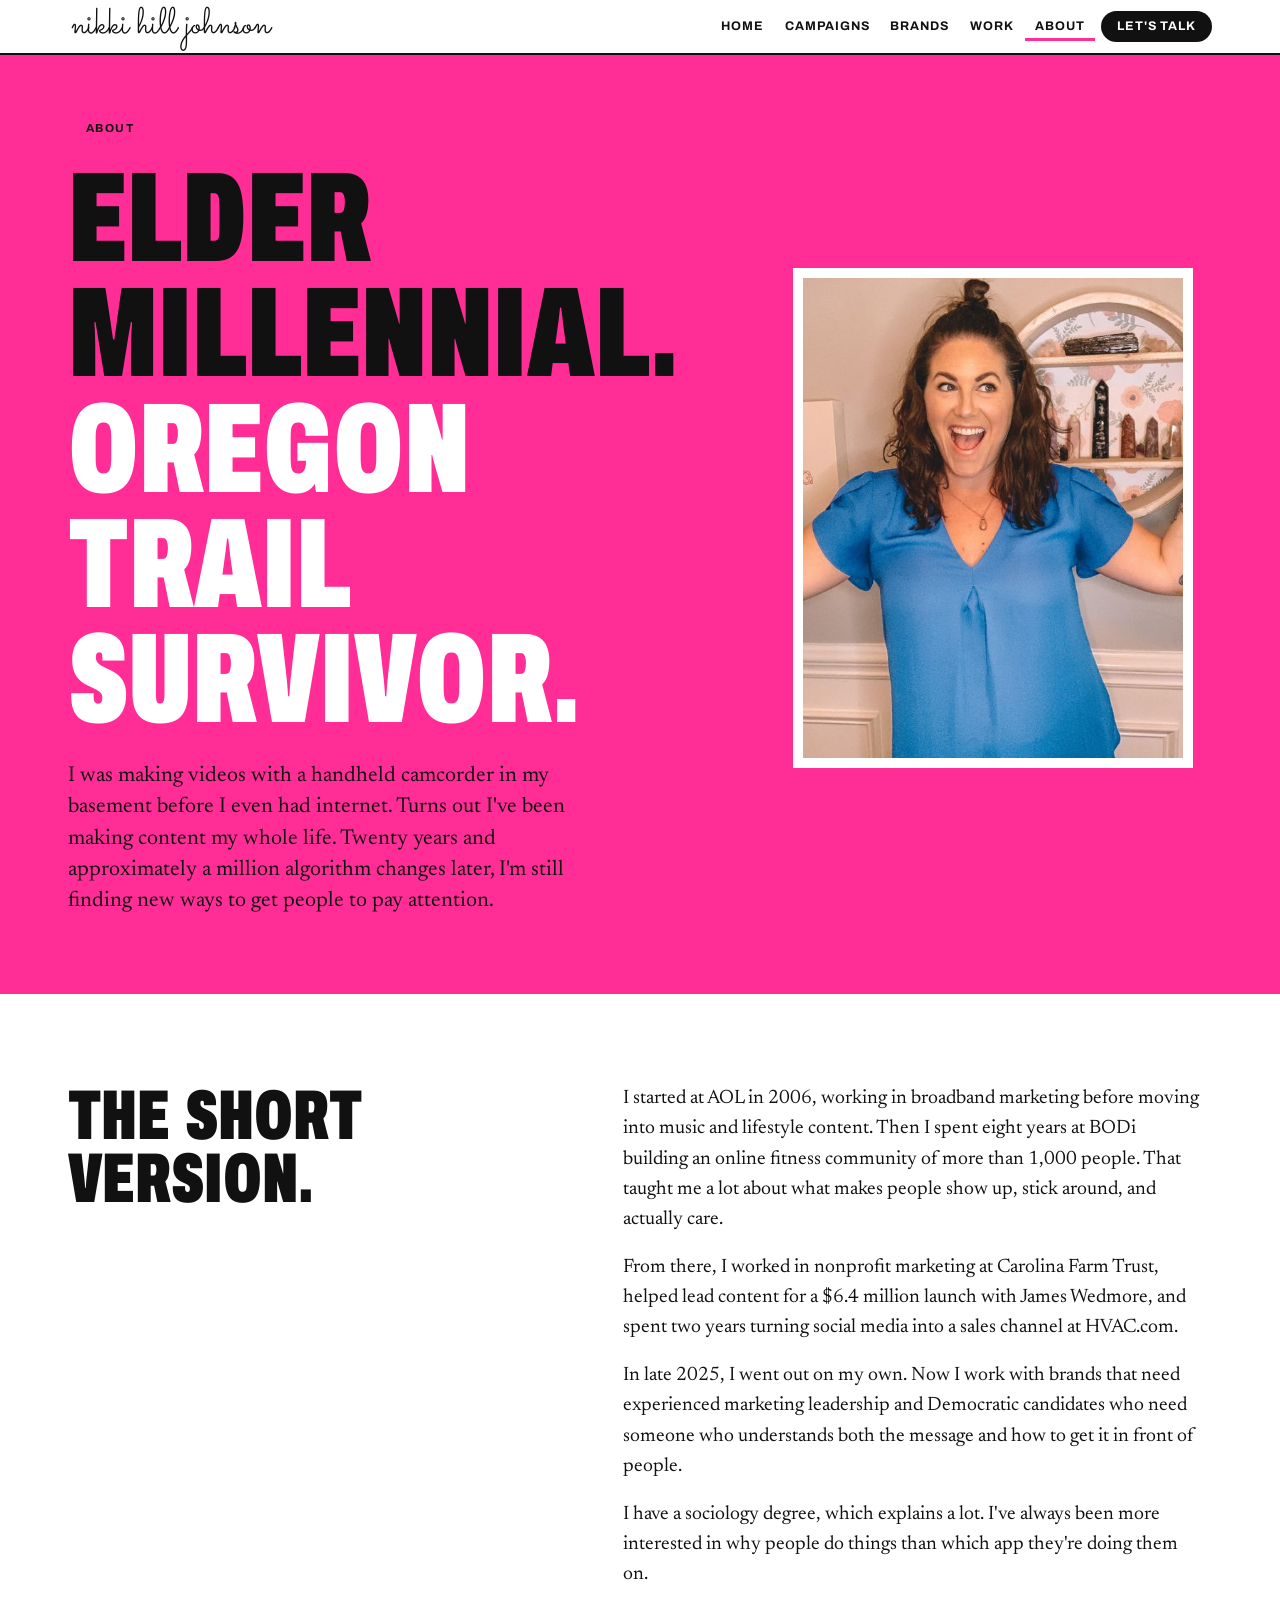
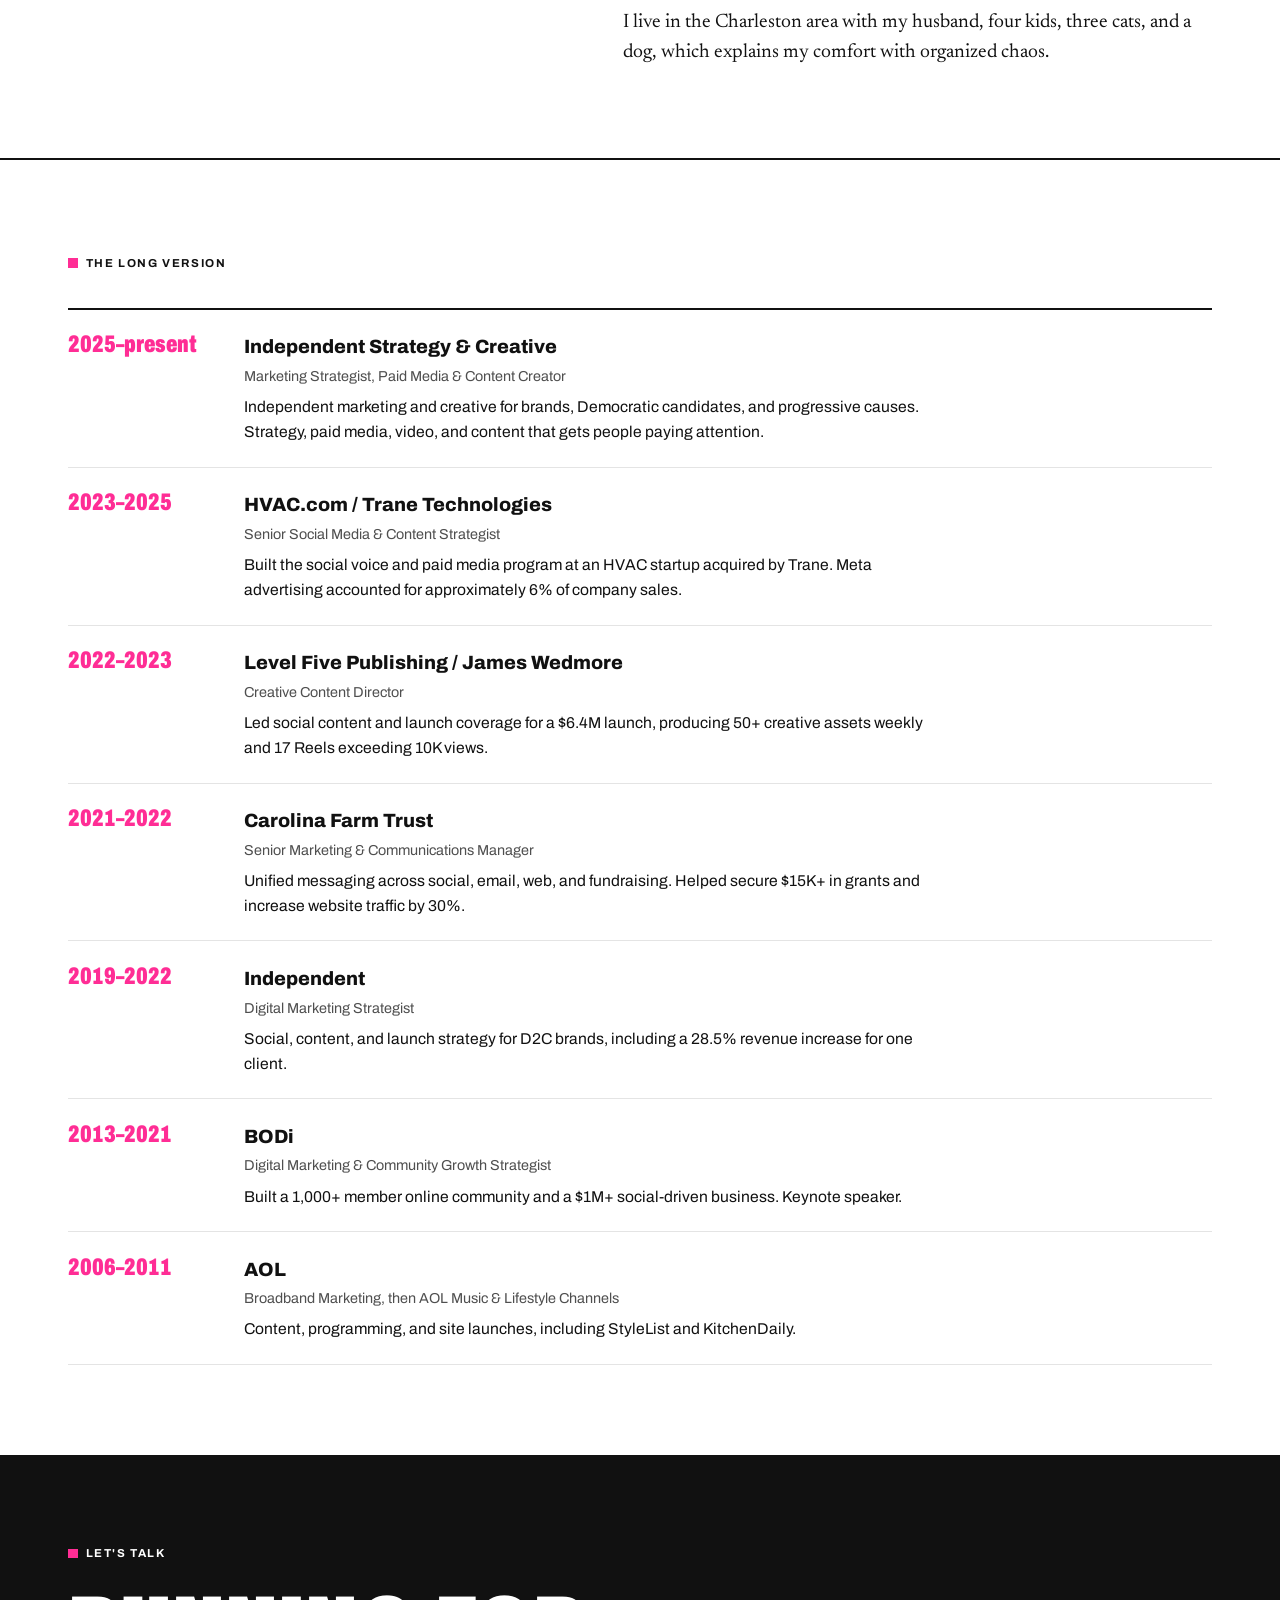
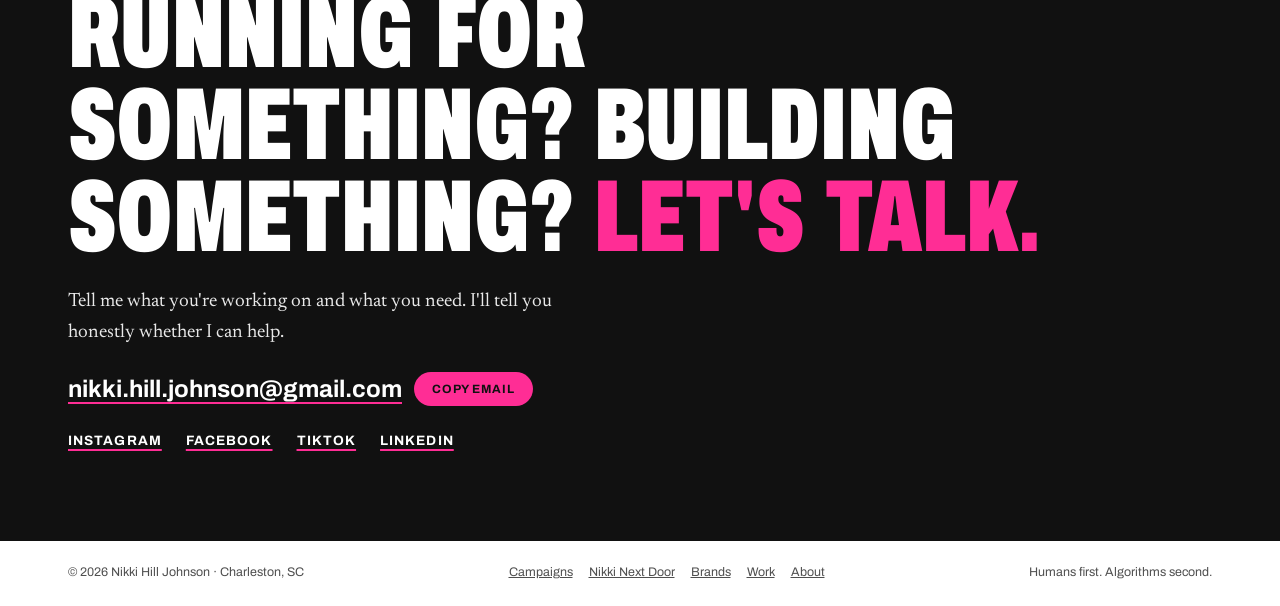
==== about.html @ 4f3505d0 "update" ====
<!doctype html>
<html lang="en">
<head>
<meta charset="utf-8">
<meta name="viewport" content="width=device-width, initial-scale=1, viewport-fit=cover">
<title>About Nikki Hill Johnson | Charleston, SC Marketing Strategist</title>
<meta name="description" content="From AOL in 2006 to BODi, HVAC.com and independent work for brands and Democratic candidates. 15+ years in digital marketing, based in the Charleston area.">
<link rel="canonical" href="https://nikkihilljohnson.com/about">
<link rel="icon" href="/favicon.svg" type="image/svg+xml">
<link rel="icon" href="/favicon-32.png" sizes="32x32" type="image/png">
<link rel="apple-touch-icon" href="/apple-touch-icon.png">
<meta property="og:type" content="website">
<meta property="og:site_name" content="Nikki Hill Johnson">
<meta property="og:title" content="About | Nikki Hill Johnson">
<meta property="og:description" content="Elder millennial. Oregon Trail survivor. 15+ years in digital marketing.">
<meta property="og:url" content="https://nikkihilljohnson.com/about">
<meta property="og:image" content="https://nikkihilljohnson.com/media/share-card.jpg">
<meta property="og:image:width" content="1200">
<meta property="og:image:height" content="630">
<meta property="og:image:alt" content="Get real people to care. Then get them to act. Nikki Hill Johnson, nikkihilljohnson.com">
<meta name="twitter:card" content="summary_large_image">
<meta name="twitter:image" content="https://nikkihilljohnson.com/media/share-card.jpg">

<link rel="preconnect" href="https://fonts.googleapis.com">
<link rel="preconnect" href="https://fonts.gstatic.com" crossorigin>
<link rel="stylesheet" href="https://fonts.googleapis.com/css2?family=Archivo:wdth,wght@62..125,400..900&family=Newsreader:ital,opsz,wght@0,6..72,400;1,6..72,400&family=Sacramento&display=swap">
<link rel="stylesheet" href="/styles.css?v=20261103b">
<script type="application/ld+json">{"@context": "https://schema.org", "@graph": [{"@type": "Person", "@id": "https://nikkihilljohnson.com/#nikki", "name": "Nikki Hill Johnson", "alternateName": "Nikki Next Door", "url": "https://nikkihilljohnson.com/", "image": "https://nikkihilljohnson.com/media/camera.jpg", "email": "mailto:nikki.hill.johnson@gmail.com", "jobTitle": "Digital Marketing Strategist", "description": "Charleston, SC digital strategist running social, paid media and creative for Democratic candidates, progressive causes and brands. Creator of Nikki Next Door.", "address": {"@type": "PostalAddress", "addressLocality": "Charleston", "addressRegion": "SC", "addressCountry": "US"}, "homeLocation": {"@type": "Place", "name": "Charleston, South Carolina"}, "knowsAbout": ["Social media strategy", "Paid social advertising", "Meta ads", "Political campaigns", "Content strategy", "Short-form video", "South Carolina politics"], "sameAs": ["https://instagram.com/nikkihilljohnson", "https://www.threads.net/@nikkihilljohnson", "https://www.tiktok.com/@nikkinextdoorsc", "https://www.facebook.com/nikkinextdoorsc", "https://www.linkedin.com/in/nikkihilljohnson/"]}, {"@type": "WebSite", "@id": "https://nikkihilljohnson.com/#site", "url": "https://nikkihilljohnson.com/", "name": "Nikki Hill Johnson", "publisher": {"@id": "https://nikkihilljohnson.com/#nikki"}}, {"@type": "ProfilePage", "@id": "https://nikkihilljohnson.com/about#page", "url": "https://nikkihilljohnson.com/about", "name": "About Nikki Hill Johnson | Charleston, SC Marketing Strategist", "description": "From AOL in 2006 to BODi, HVAC.com and independent work for brands and Democratic candidates. 15+ years in digital marketing, based in the Charleston area.", "isPartOf": {"@id": "https://nikkihilljohnson.com/#site"}, "mainEntity": {"@id": "https://nikkihilljohnson.com/#nikki"}, "about": {"@id": "https://nikkihilljohnson.com/#nikki"}}]}</script>
<script>document.documentElement.classList.add("js")</script>
</head>
<body data-page="about">

<header class="site">
  <div class="wrap">
    <a class="logo" aria-label="Nikki Hill Johnson, home" href="/">nikki hill johnson</a>
    <button class="menu-btn" type="button" id="menu-btn" aria-expanded="false" aria-controls="site-nav"><span class="bars" aria-hidden="true"></span><span class="sr">Menu</span></button>
    <nav aria-label="Main" id="site-nav">
      <a id="nav-home" href="/">Home</a>
      <a id="nav-campaigns" href="/campaigns">Campaigns</a>
      <a id="nav-brands" href="/brands">Brands</a>
      <a id="nav-work" href="/work">Work</a>
      <a id="nav-about" href="/about">About</a>
      <a class="talk" href="#contact" data-jump="contact">Let's talk</a>
    </nav>
  </div>
</header>

<main>
<div class="view" id="view-about">
  <section class="cover">
    <div class="wrap">
      <div class="copy">
        <span class="label">About</span>
        <h1 class="cond page-h1">Elder millennial. <span class="w" style="color:#fff">Oregon Trail survivor.</span></h1>
        <p class="dek">I was making videos with a handheld camcorder in my basement before I even had internet. Turns out I've been making content my whole life. Twenty years and approximately a million algorithm changes later, I'm still finding new ways to get people to pay attention.</p>
      </div>
      <figure class="print">
        <img src="/media/excited.jpg" alt="Nikki Hill Johnson with arms out, mid-laugh" style="object-position:50% 25%">
      </figure>
    </div>
  </section>

  <section>
    <div class="wrap split">
      <h2 class="cond h2">The short version.</h2>
      <div class="reading">
        <p>I started at AOL in 2006, working in broadband marketing before moving into music and lifestyle content. Then I spent eight years at BODi building an online fitness community of more than 1,000 people. That taught me a lot about what makes people show up, stick around, and actually care.</p>
        <p>From there, I worked in nonprofit marketing at Carolina Farm Trust, helped lead content for a $6.4 million launch with James Wedmore, and spent two years turning social media into a sales channel at HVAC.com.</p>
        <p>In late 2025, I went out on my own. Now I work with brands that need experienced marketing leadership and Democratic candidates who need someone who understands both the message and how to get it in front of people.</p>
        <p>I have a sociology degree, which explains a lot. I've always been more interested in why people do things than which app they're doing them on.</p>
        <p>I live in the Charleston area with my husband, four kids, three cats, and a dog, which explains my comfort with organized chaos.</p>
      </div>
    </div>
  </section>

  <section class="rule">
    <div class="wrap">
      <span class="label">The long version</span>
      <ol class="timeline">
        <li><span class="yrs">2025–present</span><div><h3>Independent Strategy &amp; Creative</h3><span class="ttl">Marketing Strategist, Paid Media &amp; Content Creator</span><p>Independent marketing and creative for brands, Democratic candidates, and progressive causes. Strategy, paid media, video, and content that gets people paying attention.</p></div></li>
        <li><span class="yrs">2023–2025</span><div><h3>HVAC.com / Trane Technologies</h3><span class="ttl">Senior Social Media &amp; Content Strategist</span><p>Built the social voice and paid media program at an HVAC startup acquired by Trane. Meta advertising accounted for approximately 6% of company sales.</p></div></li>
        <li><span class="yrs">2022–2023</span><div><h3>Level Five Publishing / James Wedmore</h3><span class="ttl">Creative Content Director</span><p>Led social content and launch coverage for a $6.4M launch, producing 50+ creative assets weekly and 17 Reels exceeding 10K views.</p></div></li>
        <li><span class="yrs">2021–2022</span><div><h3>Carolina Farm Trust</h3><span class="ttl">Senior Marketing &amp; Communications Manager</span><p>Unified messaging across social, email, web, and fundraising. Helped secure $15K+ in grants and increase website traffic by 30%.</p></div></li>
        <li><span class="yrs">2019–2022</span><div><h3>Independent</h3><span class="ttl">Digital Marketing Strategist</span><p>Social, content, and launch strategy for D2C brands, including a 28.5% revenue increase for one client.</p></div></li>
        <li><span class="yrs">2013–2021</span><div><h3>BODi</h3><span class="ttl">Digital Marketing &amp; Community Growth Strategist</span><p>Built a 1,000+ member online community and a $1M+ social-driven business. Keynote speaker.</p></div></li>
        <li><span class="yrs">2006–2011</span><div><h3>AOL</h3><span class="ttl">Broadband Marketing, then AOL Music &amp; Lifestyle Channels</span><p>Content, programming, and site launches, including StyleList and KitchenDaily.</p></div></li>
      </ol>
    </div>
  </section>
</div>

<section class="contact" id="contact">
  <div class="wrap">
    <span class="label">Let's talk</span>
    <h2 class="cond">Running for something? Building something? <span class="p">Let's talk.</span></h2>
    <p>Tell me what you're working on and what you need. I'll tell you honestly whether I can help.</p>
    <div class="mail">
      <a id="email" class="email" href="mailto:nikki.hill.johnson@gmail.com">nikki.hill.johnson@gmail.com</a>
      <button class="copy-btn" type="button" id="copy-email">Copy email</button>
    </div>
    <div class="links">
      <a href="https://instagram.com/nikkihilljohnson" target="_blank" rel="noopener">Instagram</a>
      <a href="https://www.facebook.com/nikkinextdoorsc" target="_blank" rel="noopener">Facebook</a>
      <a href="https://www.tiktok.com/@nikkinextdoorsc" target="_blank" rel="noopener">TikTok</a>
      <a href="https://www.linkedin.com/in/nikkihilljohnson/" target="_blank" rel="noopener">LinkedIn</a>
    </div>
  </div>
</section>
</main>

<footer class="site"><div class="wrap"><span>© 2026 Nikki Hill Johnson · Charleston, SC</span><span class="foot-links"><a href="/campaigns">Campaigns</a><a href="/nikki-next-door">Nikki Next Door</a><a href="/brands">Brands</a><a href="/work">Work</a><a href="/about">About</a></span><span>Humans first. Algorithms second.</span></div></footer>

<div class="lbx" id="lbx" hidden role="dialog" aria-modal="true" aria-label="Enlarged view">
  <div class="lbx-top"><span class="lbx-count" id="lbx-count"></span><button type="button" class="lbx-close" id="lbx-close" aria-label="Close enlarged view">Close ✕</button></div>
  <div class="lbx-stage" id="lbx-stage"></div>
  <button type="button" class="lbx-nav prev" id="lbx-prev" aria-label="Previous item">←</button>
  <button type="button" class="lbx-nav next" id="lbx-next" aria-label="Next item">→</button>
  <p class="lbx-cap" id="lbx-cap"></p>
</div>
<script src="/site.js?v=20261103b"></script>
</body>
</html>
---- styles.css ----
/* Layout: a political magazine. Hot-pink cover, condensed cover lines, serif for the reading voice.
   Single deliberate light look (print object). Pink = fills + big type only; small text stays black. */
:root{
  color-scheme:light;
  --paper:#FFFFFF; --ink:#111111; --grey:#4F4F4F; --line:#E4E4E4;
  --pink:#FF2D95; --blush:#FFE4F1; --teal:#0F8B8D; --gold:#E9B949;
  --sans:"Archivo","Helvetica Neue",Arial,sans-serif;
  --serif:"Newsreader",Georgia,"Times New Roman",serif;
  --script:"Sacramento","Snell Roundhand",cursive;
  --wrap:76rem;
}
*{box-sizing:border-box}
body{background:var(--paper);color:var(--ink);font-family:var(--sans);font-size:16.5px;line-height:1.6;-webkit-font-smoothing:antialiased}
body::before{content:"";position:fixed;inset:0 0 auto;height:env(safe-area-inset-top,0px);z-index:10;background:var(--paper)}
.wrap{max-width:var(--wrap);margin-inline:auto;padding-left:max(16px,env(safe-area-inset-left,0px));padding-right:max(16px,env(safe-area-inset-right,0px))}
@media (min-width:760px){.wrap{padding-left:max(36px,env(safe-area-inset-left,0px));padding-right:max(36px,env(safe-area-inset-right,0px))}}
h1,h2,h3,p{margin:0}
h1,h2,h3{text-wrap:balance}
a{color:inherit}
img,video{max-width:100%}
:focus-visible{outline:3px solid var(--ink);outline-offset:3px}
.cond{font-family:var(--sans);font-stretch:62%;font-weight:900;text-transform:uppercase;line-height:.9;letter-spacing:0}
.label{display:inline-flex;align-items:center;gap:.5rem;font-size:.72rem;font-weight:700;letter-spacing:.14em;text-transform:uppercase}
.label::before{content:"";width:.6rem;height:.6rem;background:var(--pink)}
.serif{font-family:var(--serif)}
.rule{border-top:2px solid var(--ink)}

.note{background:var(--ink);color:#fff;font-size:.78rem}
.note .wrap{padding-block:.5rem}
.note b{color:var(--gold)}

header.site{position:sticky;top:env(safe-area-inset-top,0px);z-index:5;background:var(--paper);border-bottom:2px solid var(--ink)}
header.site .wrap{display:flex;align-items:center;justify-content:space-between;gap:.5rem 1rem;padding-block:.5rem;flex-wrap:wrap}
.logo{font-family:var(--script);font-size:2.3rem;line-height:1;color:var(--ink);background:none;border:0;padding:0 .2rem;cursor:pointer}
nav{display:flex;flex-wrap:wrap;gap:.1rem;align-items:center}
nav button,nav a{font:700 .78rem var(--sans);letter-spacing:.08em;text-transform:uppercase;color:var(--ink);background:none;border:0;padding:.5rem .6rem;cursor:pointer;text-decoration:none}
nav button[aria-current="page"],nav a[aria-current="page"]{box-shadow:inset 0 -3px 0 var(--pink)}
nav .talk{background:var(--ink);color:#fff;border-radius:999px;padding:.55rem 1rem;margin-left:.3rem}

.btn{display:inline-flex;align-items:center;font:700 .82rem var(--sans);letter-spacing:.08em;text-transform:uppercase;padding:.95rem 1.4rem;border-radius:999px;border:2px solid var(--ink);cursor:pointer;text-decoration:none}
.btn.solid{background:var(--ink);color:#fff}
.btn.ghost{background:transparent;color:var(--ink)}
.actions{display:flex;gap:.75rem;flex-wrap:wrap}

section{padding-block:clamp(3.25rem,7vw,6rem)}
.h2{font-size:clamp(2.4rem,6vw,4.4rem)}

/* cover */
.cover{background:var(--pink);padding-block:clamp(2.5rem,5vw,4.5rem) clamp(3rem,6vw,5.5rem)}
.cover .wrap,.c-hero .wrap{display:grid;grid-template-columns:1fr;gap:3rem;align-items:center}
@media (min-width:900px){.cover .wrap,.c-hero .wrap{grid-template-columns:1.35fr .9fr}}
.copy{display:flex;flex-direction:column;gap:1.5rem;min-width:0}
.cover h1{font-size:clamp(3.3rem,10vw,8rem)}
.cover h1 span{display:block}
.cover h1 .w{color:#fff}
.dek{font-family:var(--serif);font-size:clamp(1.15rem,2vw,1.35rem);line-height:1.45;max-width:35rem}
.print{position:relative;margin:0;justify-self:center;width:min(100%,25rem);z-index:0}
.print img{display:block;width:100%;aspect-ratio:4/5;object-fit:cover;object-position:50% 20%;border:10px solid #fff;background:#fff}
.sticker{position:absolute;left:-.9rem;bottom:-1.6rem;width:8.5rem;height:8.5rem;border-radius:50%;background:var(--gold);color:var(--ink);display:grid;place-items:center;text-align:center;padding:1rem;transform:rotate(-10deg);font:900 1rem/1 var(--sans);font-stretch:62%;text-transform:uppercase}
@media (min-width:900px){.sticker{left:-3rem;width:9.5rem;height:9.5rem;font-size:1.12rem}}
.print.teal,.print.gold{width:min(100%,30rem)}
.print.teal img{aspect-ratio:4/3;object-position:50% 40%}
.print.gold img{aspect-ratio:4/5;object-fit:contain;background:#fff}
img,video{height:auto}
.print.teal::before,.print.gold::before{content:"";position:absolute;inset:1.2rem -1.2rem -1.2rem 1.2rem;z-index:-1}
.print.teal::before{background:var(--teal)}
.print.gold::before{background:var(--gold)}
.page-h1{font-size:clamp(3.2rem,9.5vw,7.2rem)}
.hl{background:var(--pink);padding:0 .12em;box-decoration-break:clone;-webkit-box-decoration-break:clone}
.filter{font-weight:800;font-size:1.1rem;border-left:6px solid var(--pink);padding-left:.9rem}

/* proof band */
.band{background:var(--ink);color:#fff}
.band-head{display:flex;justify-content:space-between;align-items:baseline;gap:1rem;flex-wrap:wrap;margin-bottom:2.25rem}
.band-head h2{font-size:clamp(2.2rem,5vw,3.6rem)}
.asof{font-size:.72rem;font-weight:700;letter-spacing:.12em;text-transform:uppercase;color:var(--gold)}
.asof.dark{color:var(--ink);display:inline-flex;align-items:center;gap:.5rem}
.asof.dark::before{content:"";width:.55rem;height:.55rem;border-radius:50%;background:var(--pink)}
.proof{display:grid;grid-template-columns:repeat(auto-fit,minmax(13.5rem,1fr));gap:2.25rem 2.5rem;list-style:none;margin:0;padding:0}
.proof li{display:flex;flex-direction:column;gap:.5rem;min-width:0}
.big{font-family:var(--sans);font-stretch:70%;font-weight:900;font-size:clamp(3rem,6.5vw,4.8rem);line-height:.9;color:var(--pink);font-variant-numeric:tabular-nums}
.proof p{font-size:.98rem;max-width:18rem}
.proof .src{font-size:.7rem;font-weight:700;letter-spacing:.12em;text-transform:uppercase;color:var(--gold)}

/* doors */
.doors{display:grid;grid-template-columns:1fr;margin-top:2.5rem;border-top:2px solid var(--ink)}
@media (min-width:800px){.doors{grid-template-columns:1fr 1fr}.door + .door{border-left:2px solid var(--ink)}}
.door{display:flex;flex-direction:column;gap:1rem;padding:2rem 0;min-width:0}
@media (min-width:800px){.door{padding:2.25rem 2.5rem 2.25rem 0}.door + .door{padding-left:2.5rem;padding-right:0}}
@media (max-width:799px){.door + .door{border-top:1px solid var(--line)}}
.door h3{font-size:1.65rem;line-height:1.15;font-weight:800}
.door p{color:var(--grey)}
.go{margin-top:auto;align-self:flex-start;font:700 .78rem var(--sans);letter-spacing:.1em;text-transform:uppercase;background:none;border:0;border-bottom:3px solid var(--pink);padding:0 0 .2rem;cursor:pointer;color:var(--ink)}

/* pov */
.split{display:grid;gap:2rem}
@media (min-width:900px){.split{grid-template-columns:1fr 1.2fr;gap:4rem;align-items:start}}
.p{color:var(--pink)}
.reading{display:flex;flex-direction:column;gap:1.1rem;font-family:var(--serif);font-size:1.22rem;line-height:1.55;max-width:36rem}

/* quotes */
.quotes-sec{background:var(--blush)}
.quotes{display:grid;grid-template-columns:1fr;gap:2.5rem;margin-top:2rem}
@media (min-width:900px){.quotes{grid-template-columns:repeat(3,1fr)}}
blockquote{margin:0;display:flex;flex-direction:column;gap:1rem;min-width:0}
blockquote::before{content:"\201C";font:900 4.5rem/.6 var(--serif);color:var(--pink)}
blockquote p{font-family:var(--serif);font-size:1.28rem;line-height:1.4}
blockquote footer{font-size:.82rem;color:var(--grey)}
blockquote footer b{color:var(--ink)}
.pull{background:var(--pink);padding:clamp(1.75rem,4vw,3rem);margin-top:2.5rem}
.pull blockquote::before{color:#fff}
.pull blockquote p{font-size:clamp(1.6rem,3.6vw,2.6rem);line-height:1.2;max-width:50rem}
.pull blockquote footer{color:var(--ink)}
.pull{width:fit-content;max-width:100%;box-sizing:border-box;padding:clamp(1.4rem,3vw,2.2rem) clamp(1.4rem,3.2vw,2.6rem)}
.pull blockquote::before{display:block;line-height:1;height:2.3rem;margin-top:.35rem;overflow:hidden}
.pull blockquote p{max-width:42rem;margin:0 0 .9rem}

/* career list */
.cv{list-style:none;margin:.5rem 0 0;padding:0;display:grid;grid-template-columns:repeat(auto-fit,minmax(10rem,1fr));border-top:2px solid var(--ink)}
.cv li{padding:.7rem 1rem .7rem 0;border-bottom:1px solid var(--line);display:flex;flex-direction:column;font-size:.85rem}
.cv b{font-weight:800}
.cv span{color:var(--grey);font-variant-numeric:tabular-nums}

/* contact */
.contact{background:var(--ink);color:#fff}
.contact .wrap{display:flex;flex-direction:column;gap:1.5rem}
.contact h2{font-size:clamp(2.8rem,8vw,6.5rem)}
.contact p{font-family:var(--serif);font-size:1.2rem;max-width:34rem;color:#E9E9E9}
.mail{display:flex;gap:.75rem;align-items:center;flex-wrap:wrap}
.mail code{font:700 clamp(1.05rem,3.5vw,1.5rem) var(--sans);user-select:all;word-break:break-all}
.copy-btn{font:700 .75rem var(--sans);letter-spacing:.08em;text-transform:uppercase;background:var(--pink);color:var(--ink);border:0;border-radius:999px;padding:.6rem 1.1rem;cursor:pointer}
.links{display:flex;gap:1.5rem;flex-wrap:wrap;font-size:.85rem;font-weight:700;letter-spacing:.08em;text-transform:uppercase}
.links a{color:#fff;text-decoration-color:var(--pink);text-underline-offset:4px;text-decoration-thickness:2px}
footer.site .wrap{padding-block:1.4rem;font-size:.78rem;color:var(--grey);display:flex;justify-content:space-between;gap:1rem;flex-wrap:wrap}

/* services + method */
.offers{display:grid;grid-template-columns:1fr;margin-top:2.25rem;border-top:2px solid var(--ink)}
@media (min-width:760px){.offers{grid-template-columns:1fr 1fr}}
.offer{padding:1.6rem 1.5rem 1.6rem 0;border-bottom:1px solid var(--line);display:flex;flex-direction:column;gap:.5rem;min-width:0}
.offer h3{font-size:1.35rem;font-weight:800}
.offer p{color:var(--grey)}
.offer.creator h3::after{content:"New";margin-left:.6rem;font-size:.65rem;letter-spacing:.12em;text-transform:uppercase;background:var(--gold);padding:.2rem .5rem;vertical-align:middle;border-radius:999px}
.method{list-style:none;margin:2.25rem 0 0;padding:0;display:grid;grid-template-columns:1fr;gap:2rem;counter-reset:m}
@media (min-width:760px){.method{grid-template-columns:1fr 1fr}}
@media (min-width:1100px){.method{grid-template-columns:repeat(4,1fr)}}
.method li{counter-increment:m;display:flex;flex-direction:column;gap:.45rem;min-width:0}
.method li::before{content:counter(m);font:900 3.4rem/.9 var(--sans);font-stretch:62%;color:var(--teal)}
.method b{font-weight:800;font-size:1.05rem}
.method p{color:var(--grey);font-size:.95rem}

/* case studies */
.cycle-head{display:flex;justify-content:space-between;align-items:baseline;gap:1rem;flex-wrap:wrap}
.case{display:grid;grid-template-columns:1fr;gap:2rem;padding-block:3rem;border-top:2px solid var(--ink)}
.case.first{margin-top:2.25rem}
@media (min-width:900px){.case{grid-template-columns:1.25fr 1fr;gap:4rem}}
.case .main{display:flex;flex-direction:column;gap:1rem;min-width:0}
.meta{display:flex;flex-wrap:wrap;gap:.4rem .5rem;align-items:center;font-size:.72rem;font-weight:700;letter-spacing:.12em;text-transform:uppercase}
.meta .who{font-size:.95rem;letter-spacing:.04em}
.meta .tag{border:1.5px solid currentColor;border-radius:999px;padding:.12rem .55rem}
.case h3{font-size:clamp(1.9rem,3.6vw,2.7rem);font-stretch:70%;font-weight:900;line-height:1;text-transform:uppercase}
.role{font-weight:700;font-size:.95rem}
.txt{font-family:var(--serif);font-size:1.15rem;line-height:1.55;max-width:38rem}
.finding{background:var(--blush);padding:1rem 1.2rem;font-size:.98rem;max-width:38rem}
.finding b{text-decoration:underline;text-decoration-color:var(--pink);text-decoration-thickness:3px;text-underline-offset:4px}
.stats{display:grid;grid-template-columns:repeat(2,minmax(0,1fr));gap:1.6rem 1.25rem;margin:0;align-content:start}
.stats div{display:flex;flex-direction:column;gap:.35rem;border-top:1px solid var(--ink);padding-top:.8rem;min-width:0}
.stats dt{order:2;font-size:.84rem;color:var(--grey);line-height:1.4}
.stats dd{order:1;margin:0;font-family:var(--sans);font-stretch:70%;font-weight:900;font-size:clamp(2.3rem,4.5vw,3.1rem);line-height:.95;color:var(--pink);font-variant-numeric:tabular-nums}
.stats dd.word{font-size:clamp(1.6rem,3vw,2.1rem)}
.case.dark{background:var(--ink);color:#fff;border-top:0;padding-inline:clamp(1.25rem,4vw,3rem);margin-top:1rem}
.case.dark .finding{background:#2A2A2A;color:#fff}
.case.dark .stats div{border-color:#fff}
.case.dark .stats dt{color:#CFCFCF}
.media{grid-column:1/-1;display:flex;gap:1rem;overflow-x:auto;padding-bottom:.6rem;scroll-snap-type:x proximity}
.media > *{flex:0 0 auto;scroll-snap-align:start}
.media figure{margin:0;display:flex;flex-direction:column;gap:.4rem;width:11.5rem}
.media figure.sq{width:14rem}
.media video,.media img{display:block;width:100%;background:#000;border:1px solid var(--line)}
.media video{aspect-ratio:9/16;object-fit:cover}
.media figcaption{font-size:.74rem;color:var(--grey)}
.case.dark .media figcaption{color:#CFCFCF}
.ba{display:grid;grid-template-columns:1fr 1fr;gap:.75rem;max-width:30rem}
.ba figure{margin:0;display:flex;flex-direction:column;gap:.35rem}
.ba img{border:1px solid var(--line);width:100%}
.ba figcaption{font-size:.72rem;font-weight:700;letter-spacing:.12em;text-transform:uppercase}
.ground{font-family:var(--serif);font-size:1.15rem;padding-top:2.5rem}
.logos{display:grid;grid-template-columns:repeat(3,1fr);gap:2rem 1.5rem;align-items:center;justify-items:center;margin-top:2rem;padding-top:1.5rem;border-top:2px solid var(--ink)}
.logos img{height:clamp(3.5rem,8vw,5.5rem);width:100%;max-width:12rem;object-fit:contain;filter:grayscale(1) contrast(1.1)}
@media (min-width:900px){.logos{grid-template-columns:repeat(6,1fr)}}
.caselogo{height:4.5rem;width:auto;align-self:flex-start}
.logos span{font:900 1.35rem/1 var(--sans);font-stretch:70%;text-transform:uppercase;opacity:.85}

/* work */
.chips{display:flex;flex-wrap:wrap;gap:.5rem;margin-top:2rem}
.chips button{font:700 .75rem var(--sans);letter-spacing:.1em;text-transform:uppercase;border:2px solid var(--ink);background:#fff;color:var(--ink);border-radius:999px;padding:.5rem .95rem;cursor:pointer}
.chips button[aria-pressed="true"]{background:var(--ink);color:#fff}
.gallery{columns:2 11rem;column-gap:1rem;margin-top:2rem}
@media (min-width:900px){.gallery{columns:4 13rem}}
.tile{break-inside:avoid;margin:0 0 1.25rem;display:flex;flex-direction:column;gap:.4rem}
.tile img,.tile video{display:block;width:100%;border:1px solid var(--line);background:#000}
.tile video{aspect-ratio:9/16;object-fit:cover}
.tile figcaption{font-size:.76rem;color:var(--grey)}
.tile figcaption b{color:var(--ink);font-weight:800;letter-spacing:.06em;text-transform:uppercase;font-size:.7rem;margin-right:.35rem}
.receipts{background:var(--blush)}
.rwall{columns:1;column-gap:1.25rem;margin-top:2rem}
@media (min-width:700px){.rwall{columns:2}}
@media (min-width:1100px){.rwall{columns:3}}
.rwall figure{break-inside:avoid;margin:0 0 1.25rem;background:#fff;padding:.6rem;border:2px solid var(--ink);display:flex;flex-direction:column;gap:.5rem}
.rwall figure:nth-child(3n+1){transform:rotate(-.6deg)}
.rwall figure:nth-child(3n+2){transform:rotate(.5deg)}
.rwall img{display:block;width:100%}
.rwall figcaption{font-size:.74rem;font-weight:700;letter-spacing:.08em;text-transform:uppercase}

/* about */
.timeline{list-style:none;margin:2rem 0 0;padding:0;border-top:2px solid var(--ink)}
.timeline li{display:grid;grid-template-columns:1fr;gap:.35rem 2rem;padding:1.4rem 0;border-bottom:1px solid var(--line)}
@media (min-width:760px){.timeline li{grid-template-columns:9rem 1fr}}
.timeline .yrs{font:900 1.5rem/1 var(--sans);font-stretch:70%;color:var(--pink);font-variant-numeric:tabular-nums}
.timeline h3{font-size:1.2rem;font-weight:800}
.timeline .ttl{font-size:.9rem;color:var(--grey)}
.timeline p{font-size:.98rem;max-width:44rem;margin-top:.3rem}


[hidden]{display:none!important}
.rot{display:grid;gap:2rem;align-items:center}
@media (min-width:900px){.rot{grid-template-columns:.8fr 1.6fr;gap:4rem}}
.rot-side{display:flex;flex-direction:column;gap:1.25rem;align-items:flex-start}
.rot-ctl{display:flex;align-items:center;gap:.75rem}
.rot-ctl button{width:3rem;height:3rem;border-radius:50%;border:2px solid var(--ink);background:transparent;font:700 1.1rem var(--sans);cursor:pointer;color:var(--ink)}
.rot-ctl button:hover{background:var(--ink);color:#fff}
.rot-n{font:700 .85rem var(--sans);letter-spacing:.08em;font-variant-numeric:tabular-nums;min-width:3.5rem;text-align:center}
.rot-stage{display:grid;min-width:0}
.rq{grid-area:1/1;display:flex;flex-direction:column;gap:1.4rem;justify-content:center}
.rq::before{font-size:5.5rem;margin-bottom:-1.4rem}
.rq p{font-size:clamp(1.5rem,2.8vw,2.3rem)!important;line-height:1.28!important}
.rq footer{display:flex;flex-direction:column;gap:.15rem;font-size:.9rem}
.rq footer b{font-size:1.05rem}
@media (prefers-reduced-motion:no-preference){.rq:not([hidden]){animation:fadein .5s ease-out}@keyframes fadein{from{opacity:0;transform:translateY(6px)}to{opacity:1;transform:none}}}

.vwrap{position:relative;display:block}
.vwrap .play{position:absolute;inset:0;display:grid;place-items:center;background:linear-gradient(transparent 55%,rgba(0,0,0,.35));border:0;cursor:pointer;padding:0}
.vwrap .play span{width:4.2rem;height:4.2rem;border-radius:50%;background:var(--pink);display:grid;place-items:center;box-shadow:0 4px 18px rgba(0,0,0,.35);transition:transform .15s}
.vwrap .play:hover span{transform:scale(1.08)}
.vwrap .play span::before{content:"";margin-left:.3rem;border-left:1.3rem solid var(--ink);border-top:.8rem solid transparent;border-bottom:.8rem solid transparent}

.carbtn{all:unset;display:block;position:relative;cursor:pointer;width:100%}
.carbtn img{display:block;width:100%}
.carbtn:focus-visible{outline:3px solid var(--ink);outline-offset:3px}
.slides{position:absolute;right:.4rem;top:.4rem;background:var(--ink);color:#fff;font:700 .65rem var(--sans);letter-spacing:.08em;text-transform:uppercase;padding:.25rem .5rem;border-radius:999px}
.lb{position:fixed;inset:0;z-index:50;background:rgba(17,17,17,.94);display:flex;flex-direction:column;align-items:center;justify-content:center;gap:1rem;padding:calc(1rem + env(safe-area-inset-top,0px)) max(16px,env(safe-area-inset-right,0px)) calc(1rem + env(safe-area-inset-bottom,0px)) max(16px,env(safe-area-inset-left,0px))}
.lb-track{display:flex;overflow-x:auto;scroll-snap-type:x mandatory;width:min(100%,34rem);gap:0;scrollbar-width:none}
.lb-track::-webkit-scrollbar{display:none}
.lb-track img{flex:0 0 100%;width:100%;max-height:78vh;object-fit:contain;scroll-snap-align:center;background:#000}
.lb-bar{display:flex;align-items:center;gap:1rem;color:#fff}
.lb-bar button{font:700 .8rem var(--sans);letter-spacing:.08em;text-transform:uppercase;background:#fff;color:var(--ink);border:0;border-radius:999px;padding:.6rem 1rem;cursor:pointer}
.lb-bar .x{background:var(--pink)}
.lb-count{font:700 .85rem var(--sans);min-width:4.5rem;text-align:center;font-variant-numeric:tabular-nums}
@media (prefers-reduced-motion:no-preference){
  .view:not([hidden]) h1{animation:rise .55s ease-out both}
  .view:not([hidden]) .sticker{animation:spin .7s .15s ease-out both}
  @keyframes rise{from{transform:translateY(12px);opacity:.35}to{transform:none;opacity:1}}
  @keyframes spin{from{transform:rotate(-40deg) scale(.85)}to{transform:rotate(-10deg) scale(1)}}
}

/* ---- v4 additions ---- */
.sr{position:absolute;width:1px;height:1px;overflow:hidden;clip:rect(0 0 0 0);white-space:nowrap}
.hl{white-space:nowrap}
.menu-btn{display:none;background:none;border:2px solid var(--ink);border-radius:999px;width:2.9rem;height:2.9rem;align-items:center;justify-content:center;cursor:pointer;padding:0}
.menu-btn .bars,.menu-btn .bars::before,.menu-btn .bars::after{display:block;width:1.15rem;height:2px;background:var(--ink);position:relative;transition:transform .2s}
.menu-btn .bars::before,.menu-btn .bars::after{content:"";position:absolute;left:0}
.menu-btn .bars::before{top:-6px}.menu-btn .bars::after{top:6px}
.menu-open .menu-btn .bars{background:transparent}
.menu-open .menu-btn .bars::before{transform:translateY(6px) rotate(45deg)}
.menu-open .menu-btn .bars::after{transform:translateY(-6px) rotate(-45deg)}
@media (max-width:759px){
  header.site .wrap{flex-wrap:nowrap;position:relative}
  .logo{font-size:2rem}
  .menu-btn{display:inline-flex}
  header.site nav{display:none;position:absolute;left:0;right:0;top:100%;background:var(--paper);border-bottom:2px solid var(--ink);flex-direction:column;align-items:stretch;gap:0;padding:.5rem max(16px,env(safe-area-inset-right,0px)) 1rem max(16px,env(safe-area-inset-left,0px))}
  header.site.menu-open nav{display:flex}
  header.site nav button,header.site nav a{font-size:.95rem;padding:.85rem 0;text-align:left;border-bottom:1px solid var(--line)}
  header.site nav button[aria-current="page"],nav a[aria-current="page"]{box-shadow:none;color:var(--ink);text-decoration:underline;text-decoration-color:var(--pink);text-decoration-thickness:3px;text-underline-offset:6px}
  header.site nav .talk{margin:1rem 0 0;text-align:center;border-bottom:0;padding:.85rem 1rem}
  .cover{padding-block:2rem 2.75rem}
  .cover .wrap,.c-hero .wrap{gap:2.25rem}
  .copy{gap:1.15rem}
  .dek{font-size:1.06rem;line-height:1.5}
  .actions{gap:.6rem}
  .actions .btn{padding:.7rem 1.05rem;font-size:.72rem;min-height:44px}
  .print{width:min(100%,19rem)}
  .sticker{width:7rem;height:7rem;font-size:.85rem;left:-.5rem;bottom:-1.2rem}
  section{padding-block:clamp(2.75rem,9vw,4rem)}
  .print.teal::before,.print.gold::before{inset:.8rem -.8rem -.8rem .8rem}
}
main{overflow-x:clip}
.email{font:700 clamp(1.05rem,3.5vw,1.5rem) var(--sans);color:#fff;text-decoration:underline;text-decoration-color:var(--pink);text-decoration-thickness:2px;text-underline-offset:5px;word-break:break-all}
.ig{align-self:flex-start;color:#fff;font-weight:700;font-size:.9rem;text-decoration:underline;text-decoration-color:var(--pink);text-decoration-thickness:2px;text-underline-offset:4px}
.statwrap{display:flex;flex-direction:column;gap:1rem;min-width:0}
.statnote{font-size:.74rem;color:#BDBDBD;letter-spacing:.02em}
.case .main .txt + .txt{margin-top:-.25rem}

/* ---- portfolio rails ---- */
.rail{grid-column:1/-1;position:relative;min-width:0}
.media{--mh:clamp(15rem,40vw,21rem);display:flex;gap:1.1rem;overflow-x:auto;overscroll-behavior-x:contain;scroll-snap-type:x proximity;padding-bottom:.8rem;-webkit-overflow-scrolling:touch}
.media > figure{flex:0 0 auto;width:min-content;margin:0;display:flex;flex-direction:column;gap:.55rem;scroll-snap-align:start}
.media img,.media video{display:block;height:var(--mh);width:auto;max-width:none;border:1px solid var(--line);background:#fff}
.media video{background:#000;object-fit:cover}
.media .carbtn{width:auto;display:block}
.media .vwrap{display:block}
.media figcaption{font-size:.78rem;line-height:1.35;color:var(--grey);min-height:2.7em;display:-webkit-box;-webkit-line-clamp:2;-webkit-box-orient:vertical;overflow:hidden}
.case.dark .media figcaption{color:#CFCFCF}
.case.dark .media img,.case.dark .media video{border-color:#333}
.rail-btn{display:none}
@media (hover:hover) and (min-width:900px){
  .rail-btn{display:grid;place-items:center;position:absolute;top:calc(var(--mh,18rem)/2 - 1.4rem);width:2.8rem;height:2.8rem;border-radius:50%;border:2px solid var(--ink);background:#fff;color:var(--ink);font:700 1.1rem var(--sans);cursor:pointer;z-index:2;box-shadow:0 2px 10px rgba(0,0,0,.12);transition:opacity .2s}
  .rail-btn.prev{left:-1.2rem}.rail-btn.next{right:-1.2rem}
  .rail-btn[disabled]{opacity:0;pointer-events:none}
  .case.dark .rail-btn{border-color:#fff}
}
.rail{--mh:clamp(15rem,40vw,21rem)}

/* clickable work */
.lbable{cursor:zoom-in;transition:transform .15s,box-shadow .15s}
@media (hover:hover){.rwall .lbable:hover,.ba .lbable:hover{transform:translateY(-2px);box-shadow:0 6px 18px rgba(0,0,0,.14)}}
.lbable:focus-visible{outline:3px solid var(--pink);outline-offset:3px}

/* ---- shared lightbox ---- */
.lbx{position:fixed;inset:0;z-index:60;background:rgba(12,12,12,.97);display:flex;flex-direction:column;color:#fff;padding:calc(.75rem + env(safe-area-inset-top,0px)) max(12px,env(safe-area-inset-right,0px)) calc(.75rem + env(safe-area-inset-bottom,0px)) max(12px,env(safe-area-inset-left,0px))}
.lbx-top{display:flex;justify-content:space-between;align-items:center;gap:1rem;min-height:3rem}
.lbx-count{font:700 .8rem var(--sans);letter-spacing:.08em;font-variant-numeric:tabular-nums}
.lbx-close{background:var(--pink);color:var(--ink);border:0;border-radius:999px;font:700 .8rem var(--sans);letter-spacing:.08em;text-transform:uppercase;padding:.75rem 1.1rem;cursor:pointer;min-height:44px}
.lbx-stage{flex:1;min-height:0;display:flex;align-items:center;justify-content:center;position:relative;overflow:auto;touch-action:pan-x pan-y pinch-zoom}
.lbx-stage img{max-width:100%;max-height:100%;object-fit:contain;cursor:zoom-in;user-select:none}
.lbx-stage.zoom{align-items:flex-start;justify-content:flex-start}
.lbx-stage.zoom img{max-width:none;max-height:none;cursor:zoom-out}
.lbx-stage video{max-width:100%;max-height:100%;background:#000}
.lbx-nav{position:absolute;top:50%;transform:translateY(-50%);width:3rem;height:3rem;border-radius:50%;border:0;background:rgba(255,255,255,.92);color:var(--ink);font:700 1.2rem var(--sans);cursor:pointer;z-index:2}
.lbx-nav.prev{left:max(8px,env(safe-area-inset-left,0px))}.lbx-nav.next{right:max(8px,env(safe-area-inset-right,0px))}
.lbx-nav[disabled]{opacity:.25;cursor:default}
.lbx-cap{text-align:center;font-size:.85rem;padding:.6rem 3rem 0;min-height:2.2rem;color:#E6E6E6}
@media (max-width:700px){.lbx-nav{top:auto;bottom:calc(.75rem + env(safe-area-inset-bottom,0px));transform:none;width:2.9rem;height:2.9rem}.lbx-cap{padding-inline:3.6rem}}

/* Oct 27 pm: brand logos, NYAG before/after, case anchors */
.case{scroll-margin-top:5.5rem}
.logos img{height:var(--lh,3.6rem);width:auto;max-width:100%;object-fit:contain;filter:grayscale(1) contrast(1.1);transition:filter .2s,opacity .2s,transform .2s}
.logo-link{display:flex;align-items:center;justify-content:center;width:100%;min-height:5rem;padding:.4rem;border-radius:6px}
.logo-link:hover img,.logo-link:focus-visible img{filter:none;transform:translateY(-2px)}
.logo-link:focus-visible{outline:2px solid var(--pink);outline-offset:3px}
.lg-maple{--lh:2.5rem}.lg-hvac{--lh:4.6rem}.lg-wedmore{--lh:4.1rem}.lg-stonesmith{--lh:3.9rem}.lg-nyag{--lh:2rem}.lg-cft{--lh:4.9rem}
.logos{grid-template-columns:repeat(2,minmax(0,1fr));gap:1.25rem 1rem}
@media (min-width:360px){.logos{grid-template-columns:repeat(3,minmax(0,1fr))}}
@media (min-width:900px){.logos{grid-template-columns:repeat(6,minmax(0,1fr));gap:1.5rem}}
@media (max-width:899px){.lg-maple{--lh:2rem}.lg-hvac{--lh:3.8rem}.lg-wedmore{--lh:3.4rem}.lg-stonesmith{--lh:3.2rem}.lg-nyag{--lh:1.6rem}.lg-cft{--lh:4rem}}
.statnote.light{color:var(--grey)}
.case .ba{grid-column:1/-1;display:grid;grid-template-columns:repeat(2,minmax(0,19rem));gap:clamp(.75rem,3vw,2rem);max-width:none;padding:clamp(1rem,3vw,1.75rem);border:1px solid var(--line);justify-content:center}
.case .ba img{width:100%;height:auto;aspect-ratio:auto;object-fit:contain}
.case .ba figcaption{text-align:center}

/* Work gallery: ordered masonry (JS places cards left to right; DOM order = reading order) */
.gallery.masonry{columns:auto;position:relative}
.gallery.masonry .tile{position:absolute;top:0;left:0;margin:0}
.tile{margin:0 0 1rem;gap:.35rem}
.tile figcaption{line-height:1.35}
.tile figcaption .cl{color:var(--ink);font-weight:800;letter-spacing:.06em;text-transform:uppercase;font-size:.7rem;text-decoration:none;border-bottom:1.5px solid transparent}
.tile figcaption .cl:hover,.tile figcaption .cl:focus-visible{border-bottom-color:var(--pink)}
.tile figcaption .sep{color:var(--grey);margin:0 .3rem}

/* number odometer (JS adds .odo while rolling; plain text is restored at the end) */
.odo{display:inline-block;white-space:nowrap}
.odo .oc{display:inline-block;vertical-align:top;height:var(--w);margin:calc((var(--lh) - var(--w)) / 2) 0;overflow:hidden}
.odo .os{display:block;will-change:transform}
.odo .os span{display:block;height:var(--ih);line-height:var(--ih)}

/* ---- motion pass 2: highlighter, reveals, hovers ---- */
.hl{background:linear-gradient(var(--pink),var(--pink)) 0 0/100% 100% no-repeat}
@keyframes hlswipe{from{background-size:0% 100%}to{background-size:100% 100%}}
@media (prefers-reduced-motion:no-preference){
  .view:not([hidden]) h1 .hl{animation:hlswipe .5s .32s cubic-bezier(.7,0,.25,1) both}
  html.mo .rv{opacity:0;transform:translateY(14px);transition:opacity .45s ease-out,transform .45s cubic-bezier(.2,.7,.3,1)}
  html.mo .rv.rv-x{transform:translateX(16px)}
  html.mo .rv.in{opacity:1;transform:none}
}
@keyframes ulin{from{background-size:0% var(--ut)}to{background-size:100% var(--ut)}}
@media (hover:hover){
  .tile > :first-child{transition:transform .2s ease}
  .tile img,.tile video,.media figure img,.media figure video{transition:box-shadow .2s ease}
  .tile:hover > :first-child{transform:translateY(-3px)}
  .tile:hover img,.tile:hover video,.media figure:hover img,.media figure:hover video{box-shadow:5px 5px 0 var(--pink)}
  .ig,.email,.links a,.tile figcaption .cl,.go{--ut:2px;background:linear-gradient(var(--pink),var(--pink)) 0 100%/0% var(--ut) no-repeat}
  .go{--ut:3px;background-origin:border-box}
  .ig:hover,.email:hover,.links a:hover{text-decoration-color:transparent;background-size:100% var(--ut);animation:ulin .3s ease-out}
  .tile figcaption .cl:hover{border-bottom-color:transparent;background-size:100% var(--ut);animation:ulin .3s ease-out}
  .go:hover{border-bottom-color:transparent;background-size:100% var(--ut);animation:ulin .3s ease-out}
  .btn,nav .talk,.copy-btn,.chips button,.rail-btn{transition:background-color .15s,color .15s,transform .15s,border-color .15s}
  .btn.solid:hover{background:var(--pink);border-color:var(--ink);color:var(--ink);transform:translateY(-1px)}
  .btn.ghost:hover{background:var(--ink);color:#fff;transform:translateY(-1px)}
  nav .talk:hover{background:var(--pink);color:var(--ink)}
  .copy-btn:hover{background:#fff;color:var(--ink);transform:translateY(-1px)}
  .chips button[aria-pressed="false"]:hover{background:var(--blush)}
  .rail-btn:not(:disabled):hover{background:var(--ink);color:#fff}
}
@media (prefers-reduced-motion:reduce){
  .tile > :first-child,.btn,nav .talk,.copy-btn{transition:none!important;transform:none!important}
  .ig:hover,.email:hover,.links a:hover,.tile figcaption .cl:hover,.go:hover{animation:none}
}

/* Receipts carousel (home) */
.proof-sec{background:var(--blush);padding-top:clamp(2.25rem,5vw,4rem)}
.tc-head{display:flex;justify-content:space-between;align-items:flex-end;gap:1rem}
.tc-ctl{flex:none;padding-bottom:.35rem}
.tc-ctl{display:flex;gap:.75rem}
.tc-ctl button{width:3rem;height:3rem;border-radius:50%;border:2px solid var(--ink);background:transparent;font:700 1.1rem var(--sans);cursor:pointer;color:var(--ink);transition:background-color .15s,color .15s}
.tc-ctl button:hover,.tc-ctl button:focus-visible{background:var(--ink);color:#fff}
.tc{margin-top:2rem}
.tc-track{--gap:1.5rem;display:flex;gap:var(--gap);overflow-x:auto;scroll-snap-type:x mandatory;scroll-behavior:smooth;overscroll-behavior-x:contain;scrollbar-width:none;padding:1.25rem max(16px,calc((100vw - var(--wrapw,1144px))/2)) 1.5rem;scroll-padding-inline:max(16px,calc((100vw - var(--wrapw,1144px))/2))}
.tc-track::-webkit-scrollbar{display:none}
.tc-track:focus-visible{outline:3px solid var(--ink);outline-offset:-3px}
.tc-card{flex:0 0 min(85%,24rem);margin:0;scroll-snap-align:start;height:25rem}
@media (min-width:900px){.tc-card{flex-basis:calc((min(100vw - 32px,1144px) - var(--gap)*2)/2.35);height:27rem}}
.tc-paper{position:relative;height:100%;box-sizing:border-box;background:#fff;border:2px solid var(--ink);display:flex;flex-direction:column;padding:1.1rem}
.tc-card:nth-child(odd) .tc-paper{transform:rotate(-.6deg)}
.tc-card:nth-child(even) .tc-paper{transform:rotate(.5deg)}
.tc-shot .tc-paper::before{content:"";position:absolute;top:-.85rem;left:50%;width:6rem;height:1.6rem;transform:translateX(-50%) rotate(-3deg);background:rgba(233,185,73,.75);z-index:2}
.tc-imgbox{position:relative;flex:1;min-height:0;overflow:hidden;cursor:zoom-in;display:flex;flex-direction:column;justify-content:center}
.tc-imgbox img{display:block;width:100%;height:auto;border:1px solid var(--line);flex:none}
.tc-imgbox.tall{justify-content:flex-start}
.tc-imgbox.tall::after{content:"";position:absolute;inset:auto 0 0;height:4.5rem;background:linear-gradient(rgba(255,255,255,0),#fff);pointer-events:none}
.tc-more{display:none;position:absolute;right:.6rem;bottom:.6rem;z-index:1;font:700 .7rem var(--sans);letter-spacing:.08em;text-transform:uppercase;background:var(--ink);color:#fff;border-radius:999px;padding:.4rem .75rem;pointer-events:none}
.tc-imgbox.tall .tc-more{display:block}
.tc-shot figcaption{padding-top:.8rem;font-size:.8rem;color:var(--grey);line-height:1.4}
.tc-shot figcaption b,.tc-quote figcaption b{display:block;color:var(--ink);font-weight:800;letter-spacing:.06em;text-transform:uppercase;font-size:.78rem}
.tc-quote .tc-paper{padding:1.6rem 1.6rem 1.3rem}
.tc-mark{font:400 6rem/1 var(--serif);color:var(--pink);height:3.2rem;margin-top:-.6rem;overflow:hidden}
.tc-quote blockquote::before{content:none!important;display:none!important}
.tc-quote blockquote{margin:0;flex:1;min-height:0;overflow:auto}
.tc-quote blockquote p{font:400 clamp(1.08rem,1.6vw,1.22rem)/1.5 var(--serif);margin:0}
.tc-quote figcaption{display:flex;flex-direction:column;gap:.15rem;padding-top:1rem;border-top:1px solid var(--line);margin-top:1rem;font-size:.82rem;color:var(--grey)}
.tc-src{align-self:flex-start;margin-top:.45rem;font:700 .66rem var(--sans);letter-spacing:.1em;text-transform:uppercase;border:1.5px solid var(--ink);color:var(--ink);border-radius:999px;padding:.2rem .55rem}
.tc-dots{display:flex;gap:.55rem;justify-content:center;margin-top:.5rem}
.tc-dots button{width:.8rem;height:.8rem;border-radius:50%;border:2px solid var(--ink);background:transparent;padding:0;cursor:pointer;position:relative}
.tc-dots button::after{content:"";position:absolute;inset:-14px}
.tc-dots button[aria-current="true"]{background:var(--ink)}
.sr{position:absolute!important;width:1px;height:1px;overflow:hidden;clip:rect(0 0 0 0);white-space:nowrap;margin:-1px;padding:0;border:0}
.receipts-link{display:inline-block;margin-top:1rem;font:700 .8rem var(--sans);letter-spacing:.1em;text-transform:uppercase;color:var(--ink);text-decoration:none;border-bottom:3px solid var(--pink);padding-bottom:.2rem}
@media (prefers-reduced-motion:reduce){.tc-track{scroll-behavior:auto}}

/* condensed headlines: a little more air between words */
.cond{word-spacing:.1em}

html,body{margin:0}img{max-width:100%}/* ---- case study stats column + "See the receipts" panels ---- */
.statwrap{gap:1.4rem;align-self:start}
.statwrap > .label{margin-bottom:-.35rem}
.case .stats{gap:2.1rem 1.5rem}
.case .stats div{gap:.5rem;padding-top:1rem}
.case .stats dd{font-size:clamp(2.8rem,5.4vw,3.9rem);line-height:.9}
.case .stats dt{font-size:.92rem;line-height:1.42;color:#3F3F3F;max-width:17rem}
.case.dark .stats dt{color:#D6D6D6}
/* two or three stats: one per row, number beside its label */
.case .stats.rows{grid-template-columns:1fr;gap:0}
.case .stats.rows div{display:grid;grid-template-columns:clamp(7.5rem,16vw,10.75rem) minmax(0,1fr);align-items:center;column-gap:1.4rem;padding-block:1.1rem}
.case .stats.rows div:last-child{border-bottom:1px solid var(--ink)}
.case .stats.rows dd{white-space:nowrap}
/* trigger */
.rc-btn{display:inline-flex;align-items:center;gap:.65rem;align-self:flex-start;background:none;border:0;border-bottom:2px solid var(--pink);padding:.6rem 0 .45rem;margin-top:.2rem;cursor:pointer;color:var(--ink);font:800 .82rem/1 var(--sans);letter-spacing:.13em;text-transform:uppercase}
.rc-btn:focus-visible{outline:3px solid var(--pink);outline-offset:4px}
.rc-ic{position:relative;width:1.35rem;height:1.35rem;border-radius:50%;background:var(--pink);flex:none}
.rc-ic::before,.rc-ic::after{content:"";position:absolute;left:50%;top:50%;width:.62rem;height:2px;background:#111;transform:translate(-50%,-50%)}
.rc-ic::after{transform:translate(-50%,-50%) rotate(90deg);transition:transform .25s}
.rc-btn[aria-expanded="true"] .rc-ic::after{transform:translate(-50%,-50%) rotate(0deg)}
.case.dark .rc-btn{color:#fff}
/* panel: full width, between the intro and the creative gallery */
.case.has-rc{row-gap:0}
.case.has-rc > .rail,.case.has-rc > .media,.case.has-rc > .ba{margin-top:clamp(2rem,4vw,3.5rem)}
@media (max-width:899px){.case.has-rc > .statwrap{margin-top:2rem}}
.rc{grid-column:1/-1;display:grid;grid-template-rows:1fr;min-width:0}
.js .rc{grid-template-rows:0fr;transition:grid-template-rows .4s cubic-bezier(.2,.7,.3,1)}
.js .rc.open{grid-template-rows:1fr}
.rc-in{overflow:hidden;min-height:0}
.rc-body{margin-top:clamp(1.75rem,3vw,2.5rem);padding:clamp(1.1rem,3vw,2rem);background:#FFF6FA;border-top:2px solid var(--pink)}
.case.dark .rc-body{background:#221C1F}
.rc-head{display:flex;flex-wrap:wrap;align-items:baseline;justify-content:space-between;gap:.4rem 1.5rem;margin-bottom:1.25rem}
.rc-head p{margin:0;font-size:.85rem;color:var(--grey);max-width:34rem}
.case.dark .rc-head p{color:#BDBDBD}
.rc-grid{display:flex;flex-wrap:wrap;gap:1.5rem;align-items:flex-start}
.rc-shot{margin:0;display:flex;flex-direction:column;gap:.55rem;width:min(100%,19rem)}
.rc-shot.wide{width:min(100%,42rem)}
.rc-shot img{display:block;width:100%;height:auto;max-height:34rem;object-fit:contain;object-position:left top;background:#fff;border:1px solid var(--line);padding:.6rem;box-sizing:border-box}
.rc-shot figcaption{font-size:.78rem;line-height:1.4;color:var(--grey)}
.case.dark .rc-shot figcaption{color:#CFCFCF}
@media (prefers-reduced-motion:reduce){.js .rc{transition:none}.rc-ic::after{transition:none}}
.rc-shot.native{width:min(100%,calc(var(--w,227px) + 1.2rem + 2px))}

/* links that used to be buttons */
a.logo{text-decoration:none}
a.go{text-decoration:none;display:inline-block}
.foot-links{display:flex;flex-wrap:wrap;gap:.25rem 1rem}
.foot-links a{color:inherit}

/* Nikki Next Door teaser visual (campaigns page) */
.nnd-vis{position:relative;display:block;align-self:center;justify-self:center;width:min(100%,27rem);text-decoration:none;color:#fff}
.nnd-fan{display:grid;grid-template-columns:repeat(3,1fr);align-items:center;padding:.5rem 1.25rem 0}
.nnd-fan img{display:block;width:100%;height:auto;aspect-ratio:9/16;object-fit:cover;border:5px solid #fff;border-radius:6px;box-shadow:0 14px 34px rgba(0,0,0,.5);transition:transform .35s ease}
.nnd-fan img:nth-child(1){transform:rotate(-7deg) translate(16%,7%)}
.nnd-fan img:nth-child(2){position:relative;z-index:2;transform:scale(1.14)}
.nnd-fan img:nth-child(3){transform:rotate(7deg) translate(-16%,7%)}
.nnd-vis:hover .nnd-fan img:nth-child(1){transform:rotate(-10deg) translate(8%,5%)}
.nnd-vis:hover .nnd-fan img:nth-child(3){transform:rotate(10deg) translate(-8%,5%)}
.nnd-mark{position:relative;z-index:3;display:block;margin-top:-2.6rem;text-align:center;font-family:var(--sans);font-stretch:62%;font-weight:900;text-transform:uppercase;line-height:.84}
.nnd-mark span{display:block}
.nnd-mark span:first-child{color:var(--pink);font-size:clamp(4.2rem,10vw,6.8rem);text-shadow:0 4px 18px rgba(0,0,0,.55)}
.nnd-mark span:last-child{color:#fff;font-size:clamp(1.7rem,3.8vw,2.6rem);letter-spacing:.03em}
@media (max-width:899px){.nnd-vis{width:min(100%,21rem)}}
@media (prefers-reduced-motion:reduce){.nnd-fan img{transition:none}}
.btn.pink{background:var(--pink);border-color:var(--pink);color:var(--ink);align-self:flex-start;margin-top:.5rem;transition:background .2s,border-color .2s,transform .2s}
.btn.pink:hover{background:#fff;border-color:#fff;transform:translateY(-1px)}

/* Campaigns hero: "That's me" tag + arrow */
.print.tall img{aspect-ratio:4/5;object-position:50% 50%}
.print.teal.me-shot{width:min(100%,34rem)}
.me-shot .me-arrow{position:absolute;left:10px;top:10px;width:calc(100% - 20px);height:auto;aspect-ratio:740/925;overflow:visible;pointer-events:none;z-index:2}
.me-arrow path{fill:none;stroke:var(--pink);stroke-width:11;stroke-linecap:round}
.me-arrow polygon{fill:var(--pink);stroke:var(--pink);stroke-width:4;stroke-linejoin:round}
.me-arrow .u{stroke:#fff;stroke-width:19}
.me-arrow polygon.u{fill:#fff;stroke-width:12}
.me-tag{position:absolute;right:-1.4rem;top:24%;z-index:3;background:var(--pink);color:var(--ink);font:900 1.35rem/1 var(--sans);font-stretch:62%;text-transform:uppercase;letter-spacing:.02em;padding:.55rem .8rem .5rem;transform:rotate(-5deg);box-shadow:0 6px 16px rgba(0,0,0,.28);white-space:nowrap}
@media (max-width:899px){.me-tag{right:-.5rem;font-size:1.15rem}}
/* rows: number column sizes to the widest number so labels never collide */
.case .stats.rows{grid-template-columns:max-content minmax(0,1fr);column-gap:1.4rem}
.case .stats.rows div{grid-column:1/-1;grid-template-columns:subgrid}
/* case labels: name + tag on one line, office/category on its own line */
.meta .who{order:1}
.meta .tag{order:2}
.meta .sub{order:3;flex-basis:100%;margin-top:.1rem}
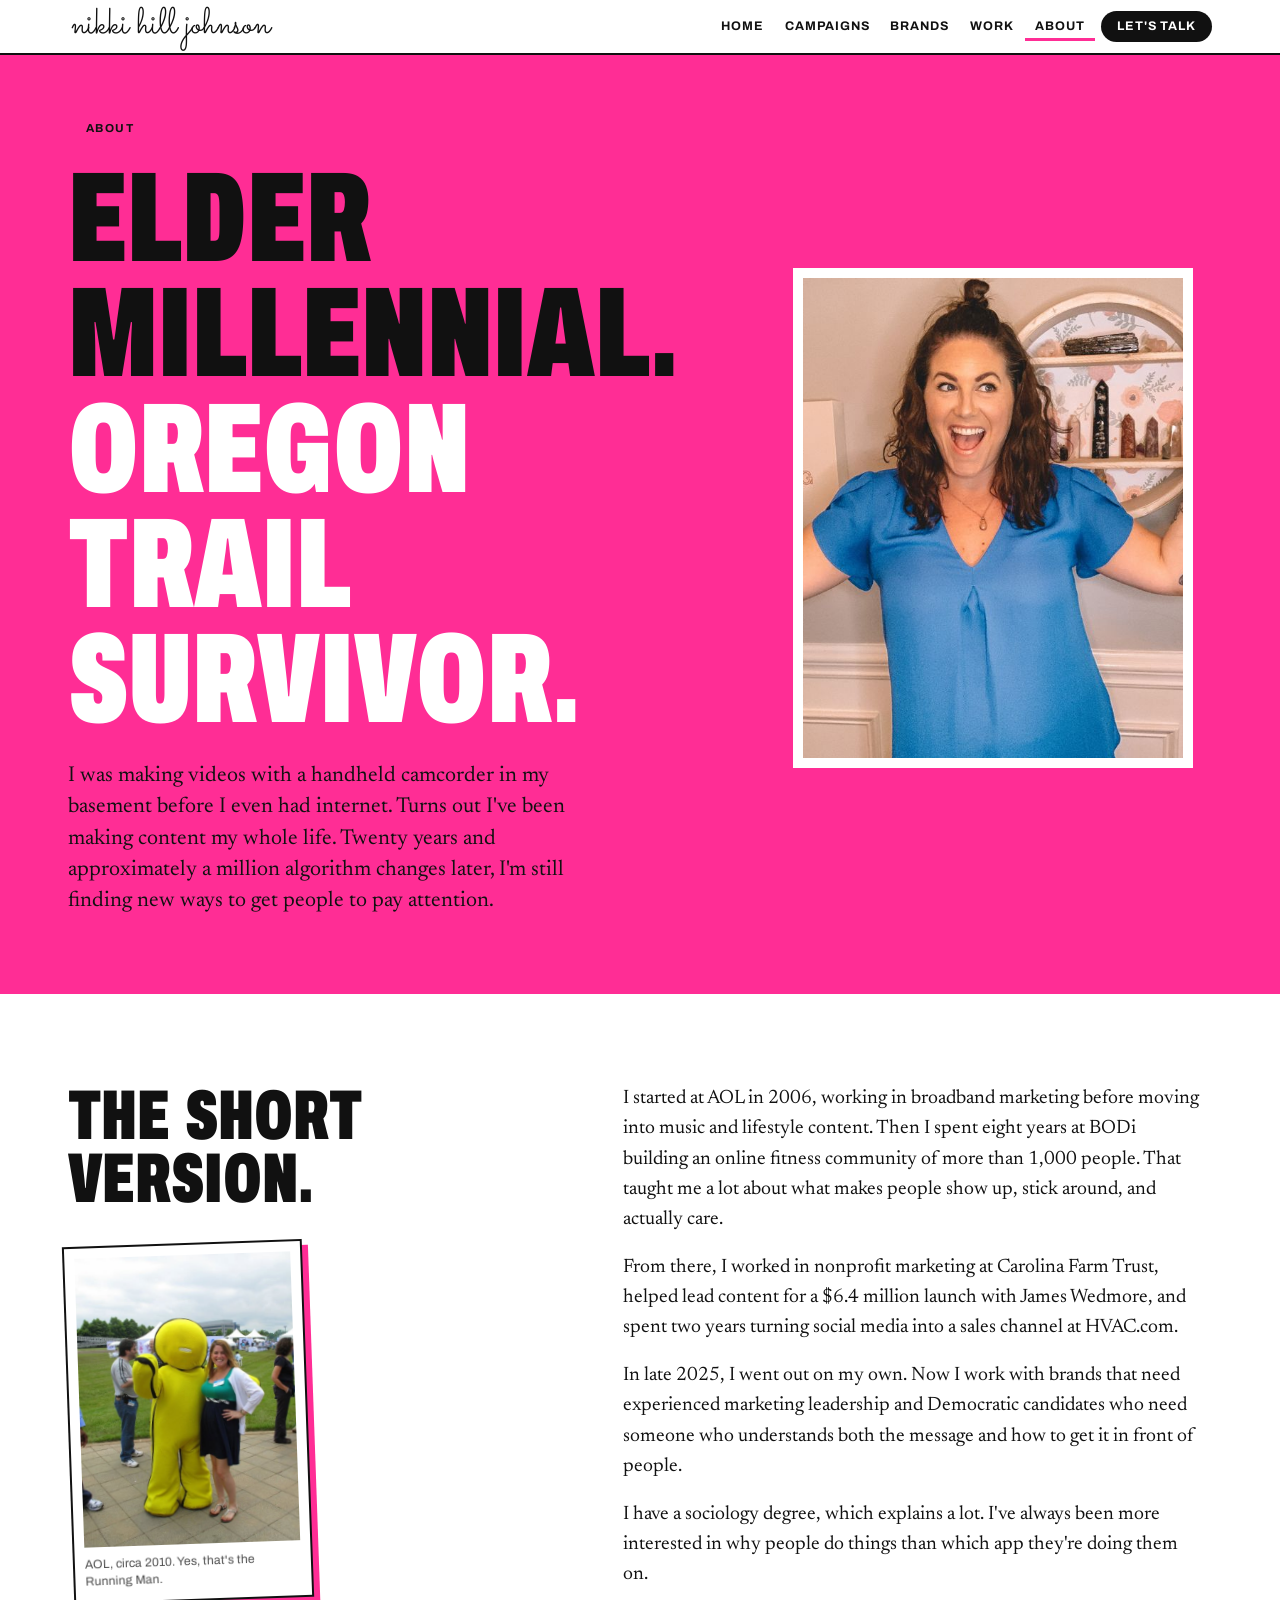
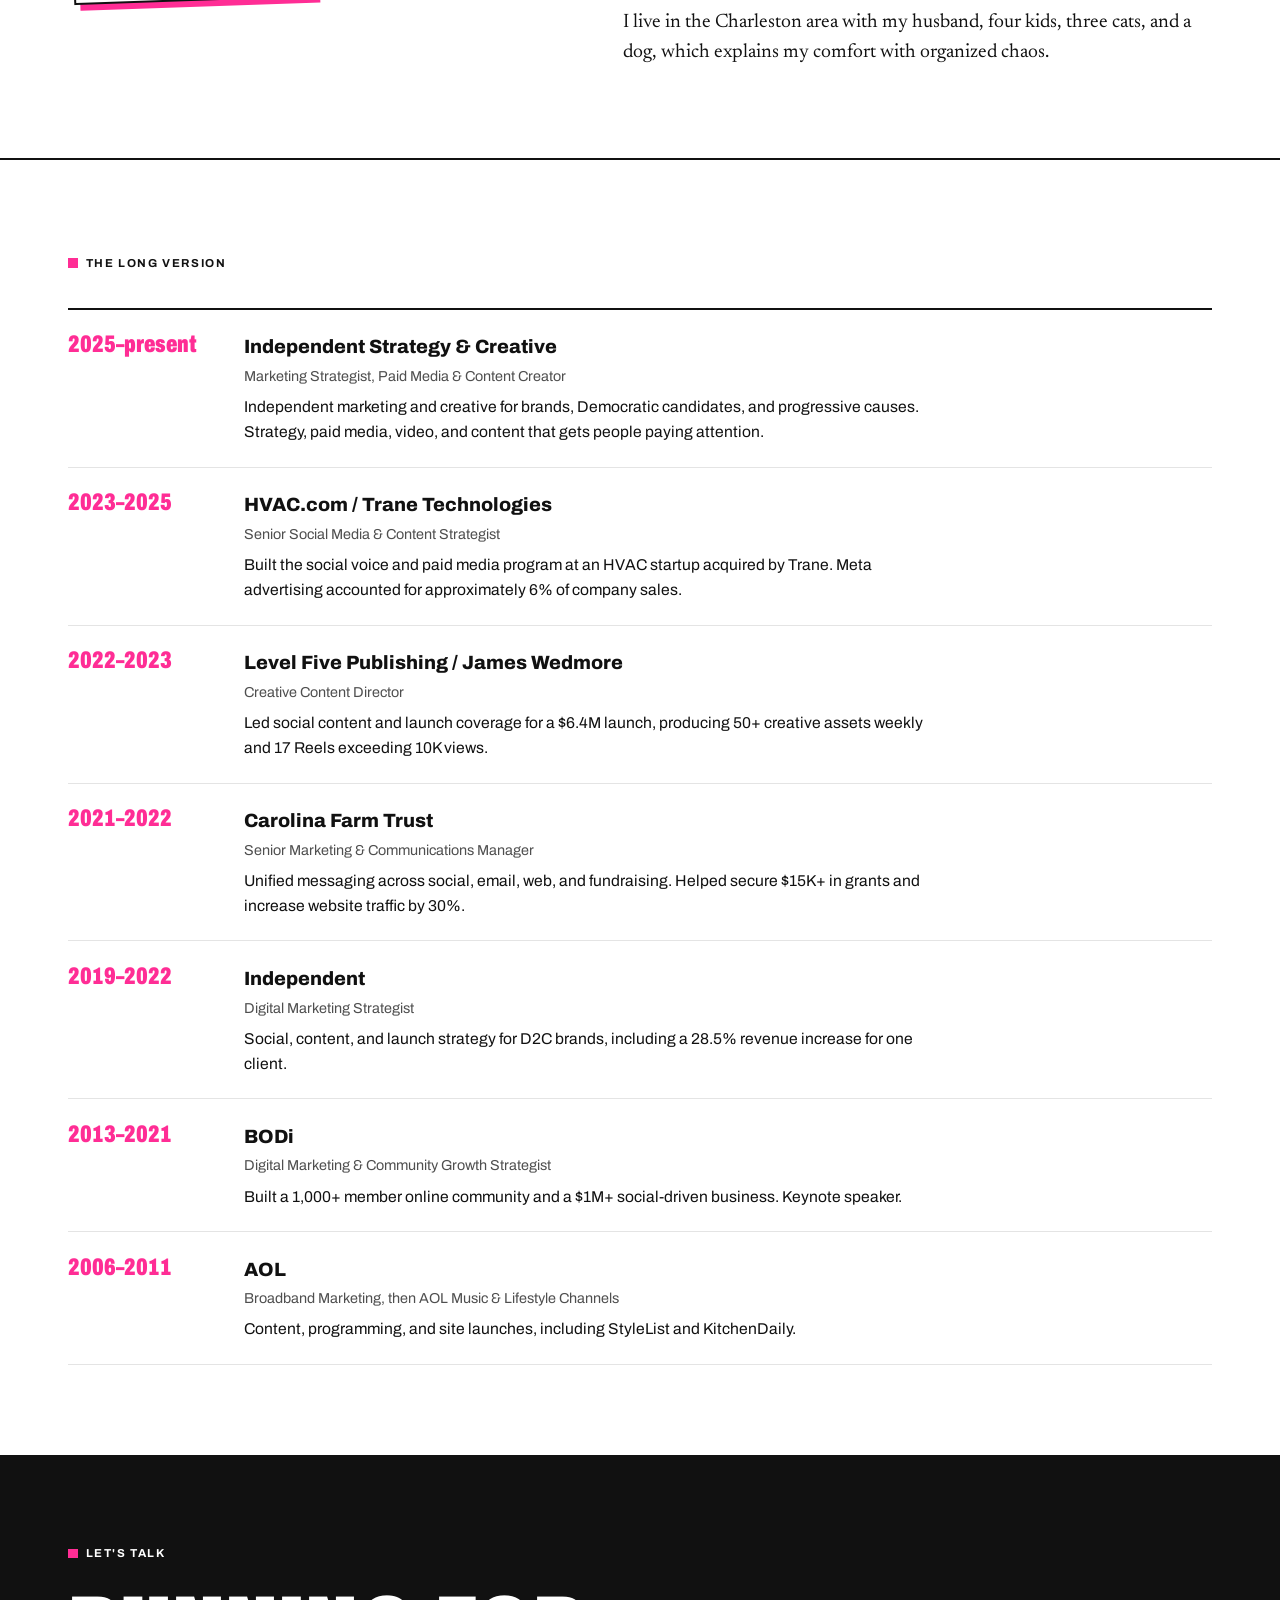
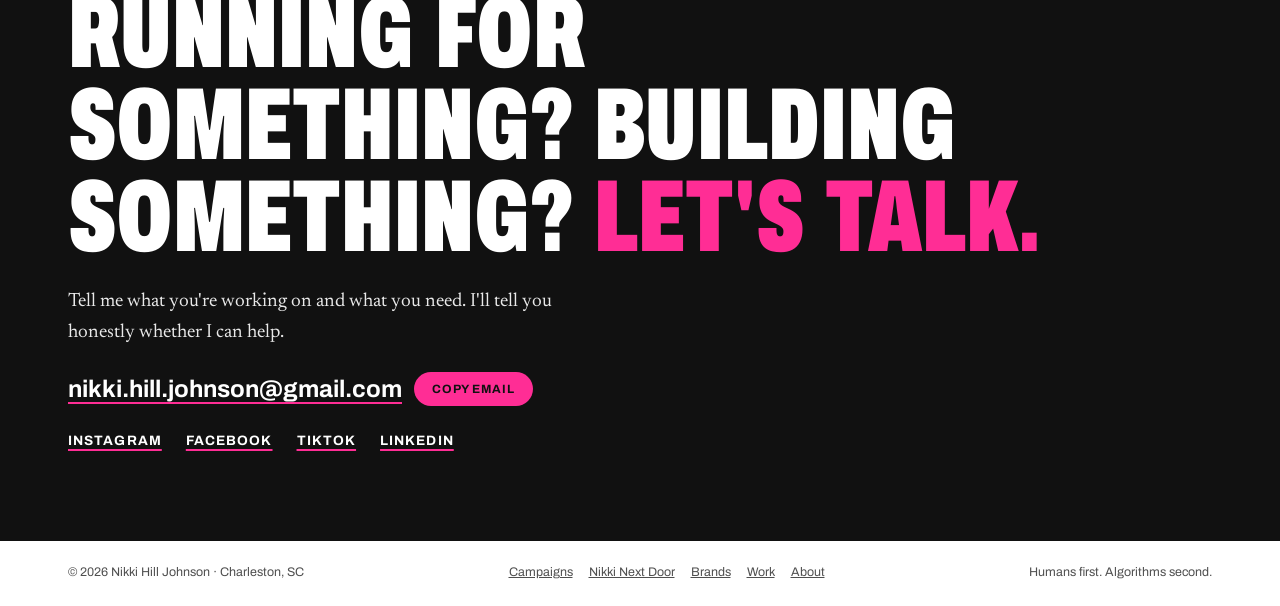
==== commit 3e66dc81: "update" ====
--- a/about.html
+++ b/about.html
@@ -24,7 +24,7 @@
 <link rel="preconnect" href="https://fonts.googleapis.com">
 <link rel="preconnect" href="https://fonts.gstatic.com" crossorigin>
 <link rel="stylesheet" href="https://fonts.googleapis.com/css2?family=Archivo:wdth,wght@62..125,400..900&family=Newsreader:ital,opsz,wght@0,6..72,400;1,6..72,400&family=Sacramento&display=swap">
-<link rel="stylesheet" href="/styles.css?v=20261103b">
+<link rel="stylesheet" href="/styles.css?v=20261105a">
 <script type="application/ld+json">{"@context": "https://schema.org", "@graph": [{"@type": "Person", "@id": "https://nikkihilljohnson.com/#nikki", "name": "Nikki Hill Johnson", "alternateName": "Nikki Next Door", "url": "https://nikkihilljohnson.com/", "image": "https://nikkihilljohnson.com/media/camera.jpg", "email": "mailto:nikki.hill.johnson@gmail.com", "jobTitle": "Digital Marketing Strategist", "description": "Charleston, SC digital strategist running social, paid media and creative for Democratic candidates, progressive causes and brands. Creator of Nikki Next Door.", "address": {"@type": "PostalAddress", "addressLocality": "Charleston", "addressRegion": "SC", "addressCountry": "US"}, "homeLocation": {"@type": "Place", "name": "Charleston, South Carolina"}, "knowsAbout": ["Social media strategy", "Paid social advertising", "Meta ads", "Political campaigns", "Content strategy", "Short-form video", "South Carolina politics"], "sameAs": ["https://instagram.com/nikkihilljohnson", "https://www.threads.net/@nikkihilljohnson", "https://www.tiktok.com/@nikkinextdoorsc", "https://www.facebook.com/nikkinextdoorsc", "https://www.linkedin.com/in/nikkihilljohnson/"]}, {"@type": "WebSite", "@id": "https://nikkihilljohnson.com/#site", "url": "https://nikkihilljohnson.com/", "name": "Nikki Hill Johnson", "publisher": {"@id": "https://nikkihilljohnson.com/#nikki"}}, {"@type": "ProfilePage", "@id": "https://nikkihilljohnson.com/about#page", "url": "https://nikkihilljohnson.com/about", "name": "About Nikki Hill Johnson | Charleston, SC Marketing Strategist", "description": "From AOL in 2006 to BODi, HVAC.com and independent work for brands and Democratic candidates. 15+ years in digital marketing, based in the Charleston area.", "isPartOf": {"@id": "https://nikkihilljohnson.com/#site"}, "mainEntity": {"@id": "https://nikkihilljohnson.com/#nikki"}, "about": {"@id": "https://nikkihilljohnson.com/#nikki"}}]}</script>
 <script>document.documentElement.classList.add("js")</script>
 </head>
@@ -62,7 +62,13 @@
 
   <section>
     <div class="wrap split">
-      <h2 class="cond h2">The short version.</h2>
+      <div class="short-side">
+        <h2 class="cond h2">The short version.</h2>
+        <figure class="snap">
+          <img src="/media/aol-2010.jpg" alt="Nikki at an AOL event in 2010, posing next to the AOL Running Man mascot" width="540" height="720" loading="lazy" decoding="async">
+          <figcaption>AOL, circa 2010. Yes, that's the Running Man.</figcaption>
+        </figure>
+      </div>
       <div class="reading">
         <p>I started at AOL in 2006, working in broadband marketing before moving into music and lifestyle content. Then I spent eight years at BODi building an online fitness community of more than 1,000 people. That taught me a lot about what makes people show up, stick around, and actually care.</p>
         <p>From there, I worked in nonprofit marketing at Carolina Farm Trust, helped lead content for a $6.4 million launch with James Wedmore, and spent two years turning social media into a sales channel at HVAC.com.</p>
--- a/styles.css
+++ b/styles.css
@@ -531,3 +531,11 @@
 .meta .who{order:1}
 .meta .tag{order:2}
 .meta .sub{order:3;flex-basis:100%;margin-top:.1rem}
+
+/* about: AOL snapshot under "The short version." */
+.short-side{display:flex;flex-direction:column;gap:2rem}
+.snap{margin:0;width:min(100%,15rem);transform:rotate(-2deg);background:#fff;padding:.6rem .6rem .8rem;border:2px solid var(--ink);box-shadow:6px 6px 0 var(--pink)}
+.snap img{display:block;width:100%;height:auto}
+.snap figcaption{padding-top:.6rem;font-size:.76rem;line-height:1.35;color:var(--grey)}
+@media (max-width:899px){.snap{width:min(100%,13rem);margin-left:.4rem}}
+@media (prefers-reduced-motion:reduce){.snap{transform:none}}
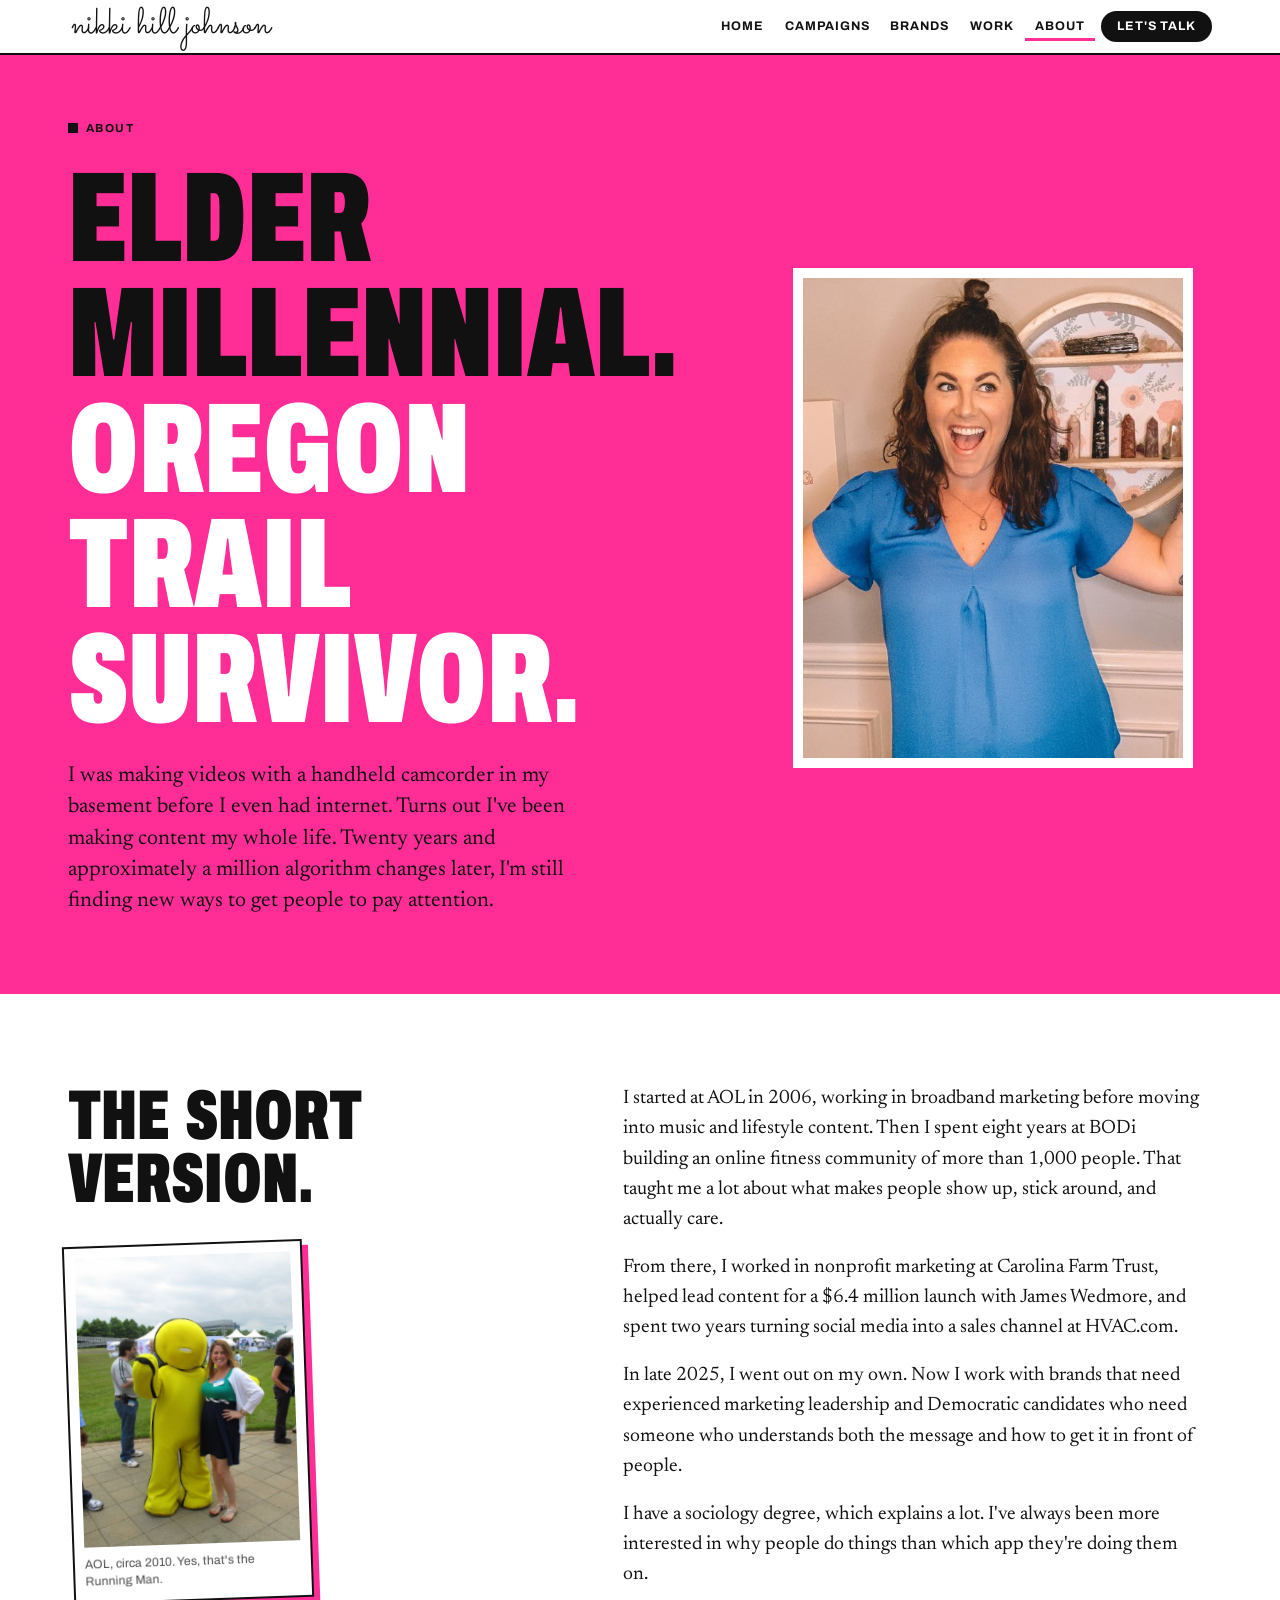
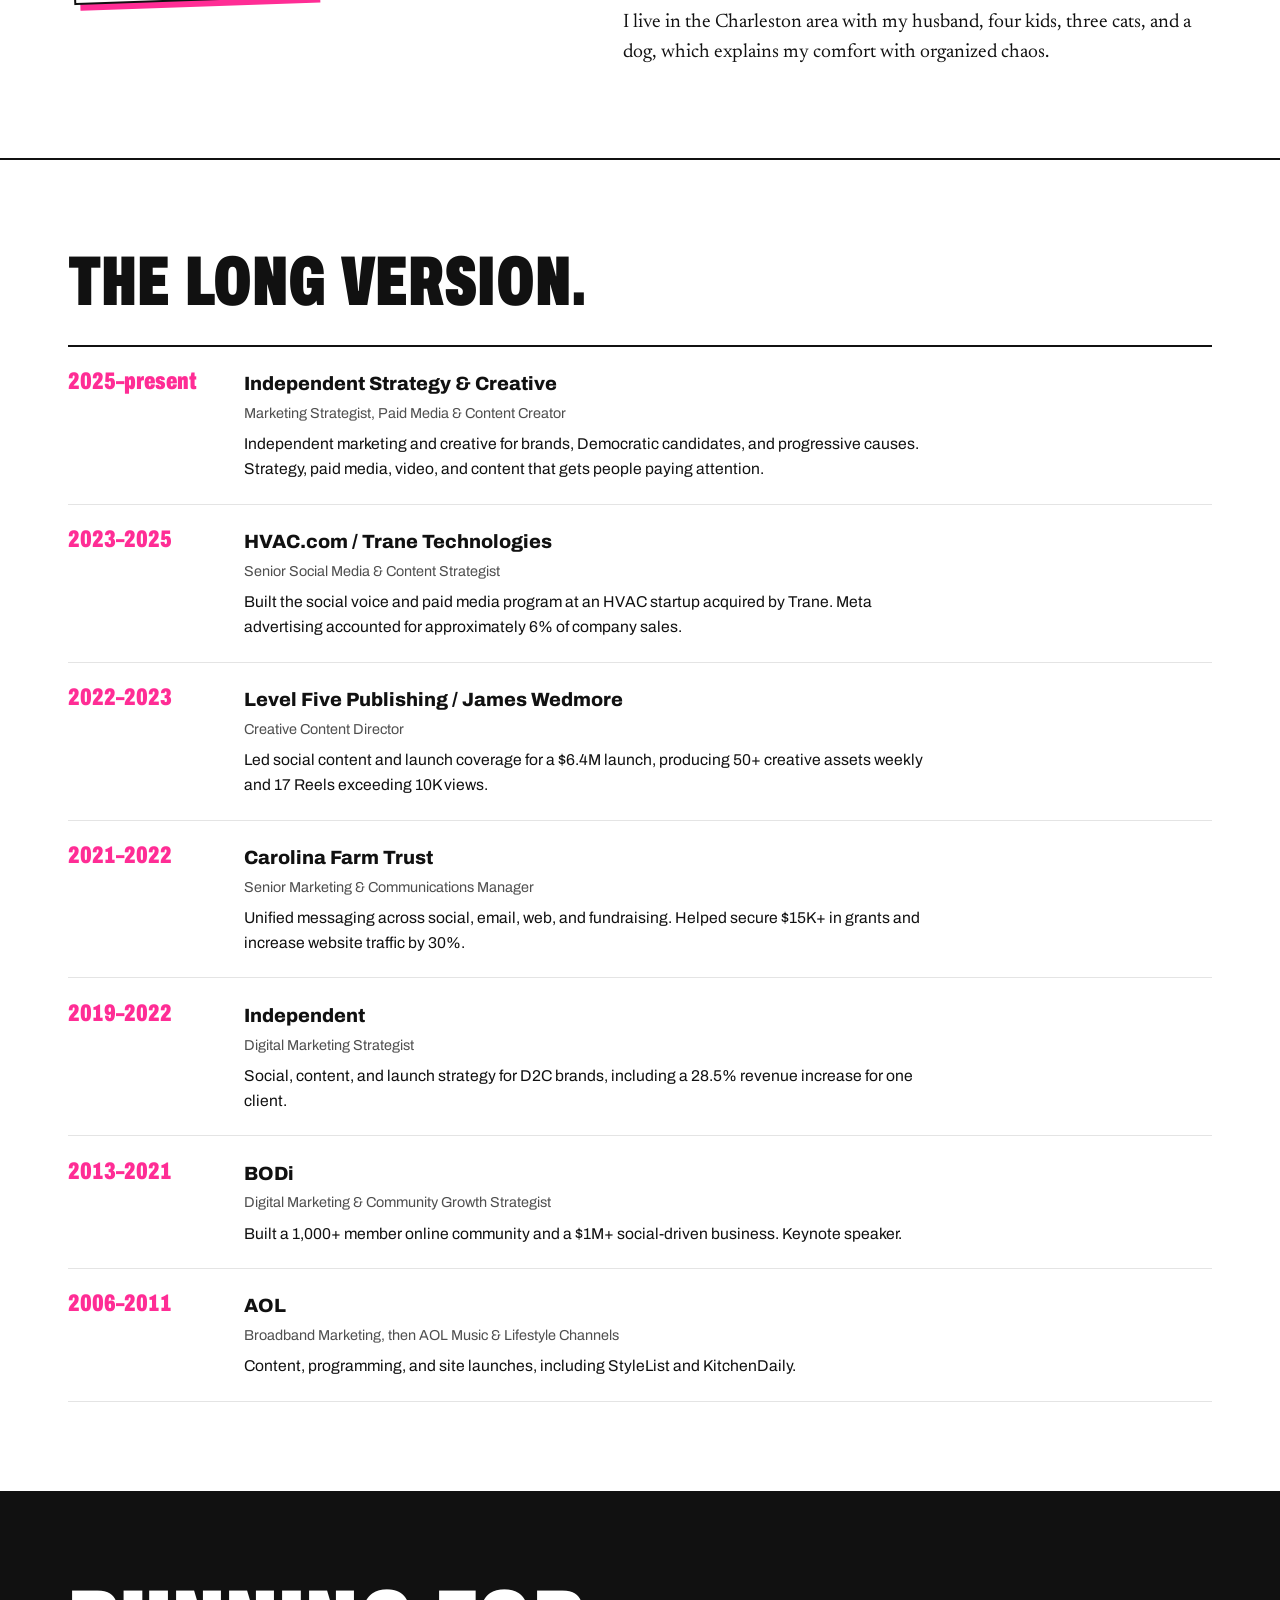
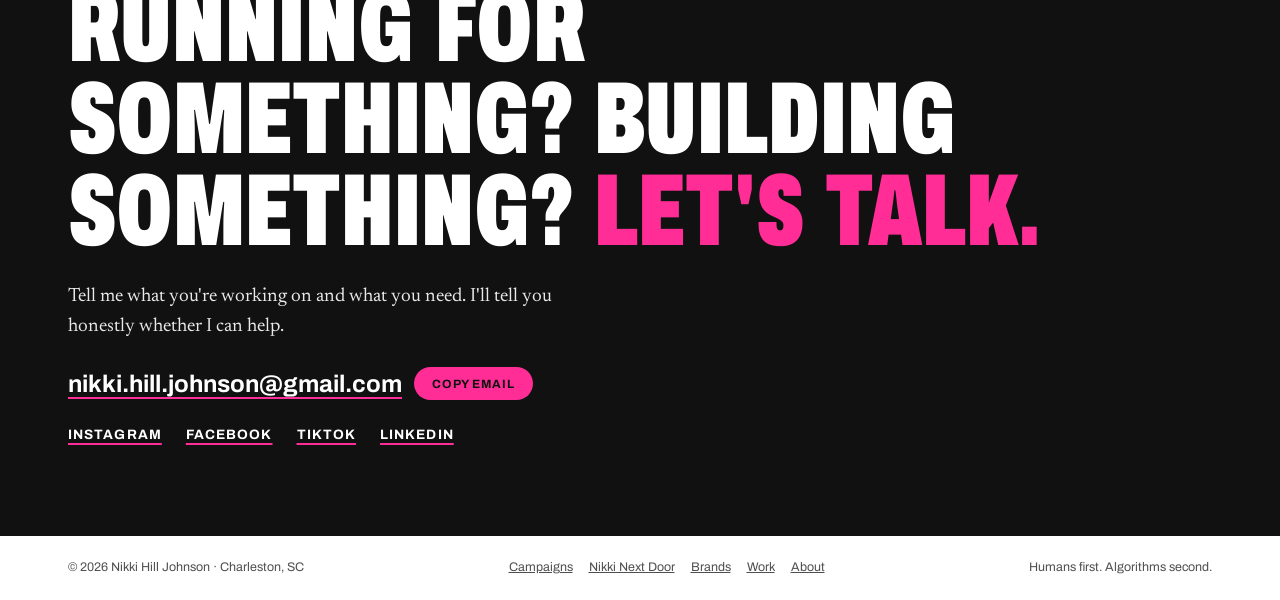
==== commit e7c25f2b: "update" ====
--- a/about.html
+++ b/about.html
@@ -24,8 +24,8 @@
 <link rel="preconnect" href="https://fonts.googleapis.com">
 <link rel="preconnect" href="https://fonts.gstatic.com" crossorigin>
 <link rel="stylesheet" href="https://fonts.googleapis.com/css2?family=Archivo:wdth,wght@62..125,400..900&family=Newsreader:ital,opsz,wght@0,6..72,400;1,6..72,400&family=Sacramento&display=swap">
-<link rel="stylesheet" href="/styles.css?v=20261105a">
-<script type="application/ld+json">{"@context": "https://schema.org", "@graph": [{"@type": "Person", "@id": "https://nikkihilljohnson.com/#nikki", "name": "Nikki Hill Johnson", "alternateName": "Nikki Next Door", "url": "https://nikkihilljohnson.com/", "image": "https://nikkihilljohnson.com/media/camera.jpg", "email": "mailto:nikki.hill.johnson@gmail.com", "jobTitle": "Digital Marketing Strategist", "description": "Charleston, SC digital strategist running social, paid media and creative for Democratic candidates, progressive causes and brands. Creator of Nikki Next Door.", "address": {"@type": "PostalAddress", "addressLocality": "Charleston", "addressRegion": "SC", "addressCountry": "US"}, "homeLocation": {"@type": "Place", "name": "Charleston, South Carolina"}, "knowsAbout": ["Social media strategy", "Paid social advertising", "Meta ads", "Political campaigns", "Content strategy", "Short-form video", "South Carolina politics"], "sameAs": ["https://instagram.com/nikkihilljohnson", "https://www.threads.net/@nikkihilljohnson", "https://www.tiktok.com/@nikkinextdoorsc", "https://www.facebook.com/nikkinextdoorsc", "https://www.linkedin.com/in/nikkihilljohnson/"]}, {"@type": "WebSite", "@id": "https://nikkihilljohnson.com/#site", "url": "https://nikkihilljohnson.com/", "name": "Nikki Hill Johnson", "publisher": {"@id": "https://nikkihilljohnson.com/#nikki"}}, {"@type": "ProfilePage", "@id": "https://nikkihilljohnson.com/about#page", "url": "https://nikkihilljohnson.com/about", "name": "About Nikki Hill Johnson | Charleston, SC Marketing Strategist", "description": "From AOL in 2006 to BODi, HVAC.com and independent work for brands and Democratic candidates. 15+ years in digital marketing, based in the Charleston area.", "isPartOf": {"@id": "https://nikkihilljohnson.com/#site"}, "mainEntity": {"@id": "https://nikkihilljohnson.com/#nikki"}, "about": {"@id": "https://nikkihilljohnson.com/#nikki"}}]}</script>
+<link rel="stylesheet" href="/styles.css?v=20261109b">
+<script type="application/ld+json">{"@context": "https://schema.org", "@graph": [{"@type": "Person", "@id": "https://nikkihilljohnson.com/#nikki", "name": "Nikki Hill Johnson", "alternateName": "Nikki Next Door", "url": "https://nikkihilljohnson.com/", "image": "https://nikkihilljohnson.com/media/camera.jpg", "email": "mailto:nikki.hill.johnson@gmail.com", "jobTitle": "Digital Marketing Strategist", "description": "Charleston, SC digital strategist running social, paid media and creative for Democratic candidates, progressive causes and brands. Creator of Nikki Next Door.", "address": {"@type": "PostalAddress", "addressLocality": "Charleston", "addressRegion": "SC", "addressCountry": "US"}, "homeLocation": {"@type": "Place", "name": "Charleston, South Carolina"}, "knowsAbout": ["Social media strategy", "Paid social advertising", "Meta ads", "Political campaigns", "Content strategy", "Short-form video", "South Carolina politics", "Creator partnerships", "Influencer marketing"], "sameAs": ["https://instagram.com/nikkihilljohnson", "https://www.threads.net/@nikkihilljohnson", "https://www.tiktok.com/@nikkinextdoorsc", "https://www.facebook.com/nikkinextdoorsc", "https://www.linkedin.com/in/nikkihilljohnson/"]}, {"@type": "WebSite", "@id": "https://nikkihilljohnson.com/#site", "url": "https://nikkihilljohnson.com/", "name": "Nikki Hill Johnson", "publisher": {"@id": "https://nikkihilljohnson.com/#nikki"}}, {"@type": "ProfilePage", "@id": "https://nikkihilljohnson.com/about#page", "url": "https://nikkihilljohnson.com/about", "name": "About Nikki Hill Johnson | Charleston, SC Marketing Strategist", "description": "From AOL in 2006 to BODi, HVAC.com and independent work for brands and Democratic candidates. 15+ years in digital marketing, based in the Charleston area.", "isPartOf": {"@id": "https://nikkihilljohnson.com/#site"}, "mainEntity": {"@id": "https://nikkihilljohnson.com/#nikki"}, "about": {"@id": "https://nikkihilljohnson.com/#nikki"}}]}</script>
 <script>document.documentElement.classList.add("js")</script>
 </head>
 <body data-page="about">
@@ -81,7 +81,7 @@
 
   <section class="rule">
     <div class="wrap">
-      <span class="label">The long version</span>
+      <h2 class="cond h2">The long version.</h2>
       <ol class="timeline">
         <li><span class="yrs">2025–present</span><div><h3>Independent Strategy &amp; Creative</h3><span class="ttl">Marketing Strategist, Paid Media &amp; Content Creator</span><p>Independent marketing and creative for brands, Democratic candidates, and progressive causes. Strategy, paid media, video, and content that gets people paying attention.</p></div></li>
         <li><span class="yrs">2023–2025</span><div><h3>HVAC.com / Trane Technologies</h3><span class="ttl">Senior Social Media &amp; Content Strategist</span><p>Built the social voice and paid media program at an HVAC startup acquired by Trane. Meta advertising accounted for approximately 6% of company sales.</p></div></li>
@@ -97,7 +97,6 @@
 
 <section class="contact" id="contact">
   <div class="wrap">
-    <span class="label">Let's talk</span>
     <h2 class="cond">Running for something? Building something? <span class="p">Let's talk.</span></h2>
     <p>Tell me what you're working on and what you need. I'll tell you honestly whether I can help.</p>
     <div class="mail">
--- a/styles.css
+++ b/styles.css
@@ -539,3 +539,18 @@
 .snap figcaption{padding-top:.6rem;font-size:.76rem;line-height:1.35;color:var(--grey)}
 @media (max-width:899px){.snap{width:min(100%,13rem);margin-left:.4rem}}
 @media (prefers-reduced-motion:reduce){.snap{transform:none}}
+
+/* 2026-11-09 audit fixes */
+.cover .label::before{background:var(--ink)}
+.tile figcaption .cl{position:relative}
+.tile figcaption .cl::after{content:"";position:absolute;inset:-12px -4px}
+@media (hover:none){.tc-imgbox .tc-more{display:block}}
+@media (max-width:640px){
+  .media figcaption,.tile figcaption,.rc-shot figcaption,.snap figcaption,.tc-shot figcaption{font-size:.85rem}
+  .foot-links{gap:.6rem 1.25rem}
+  .foot-links a{display:inline-block;padding-block:.35rem}
+}
+
+/* 2026-11-09 SEO heading fixes (visual match) */
+h2.label{font-family:var(--sans);line-height:normal}
+.case h2.ch{font-size:clamp(1.9rem,3.6vw,2.7rem);font-stretch:70%;font-weight:900;line-height:1;text-transform:uppercase}
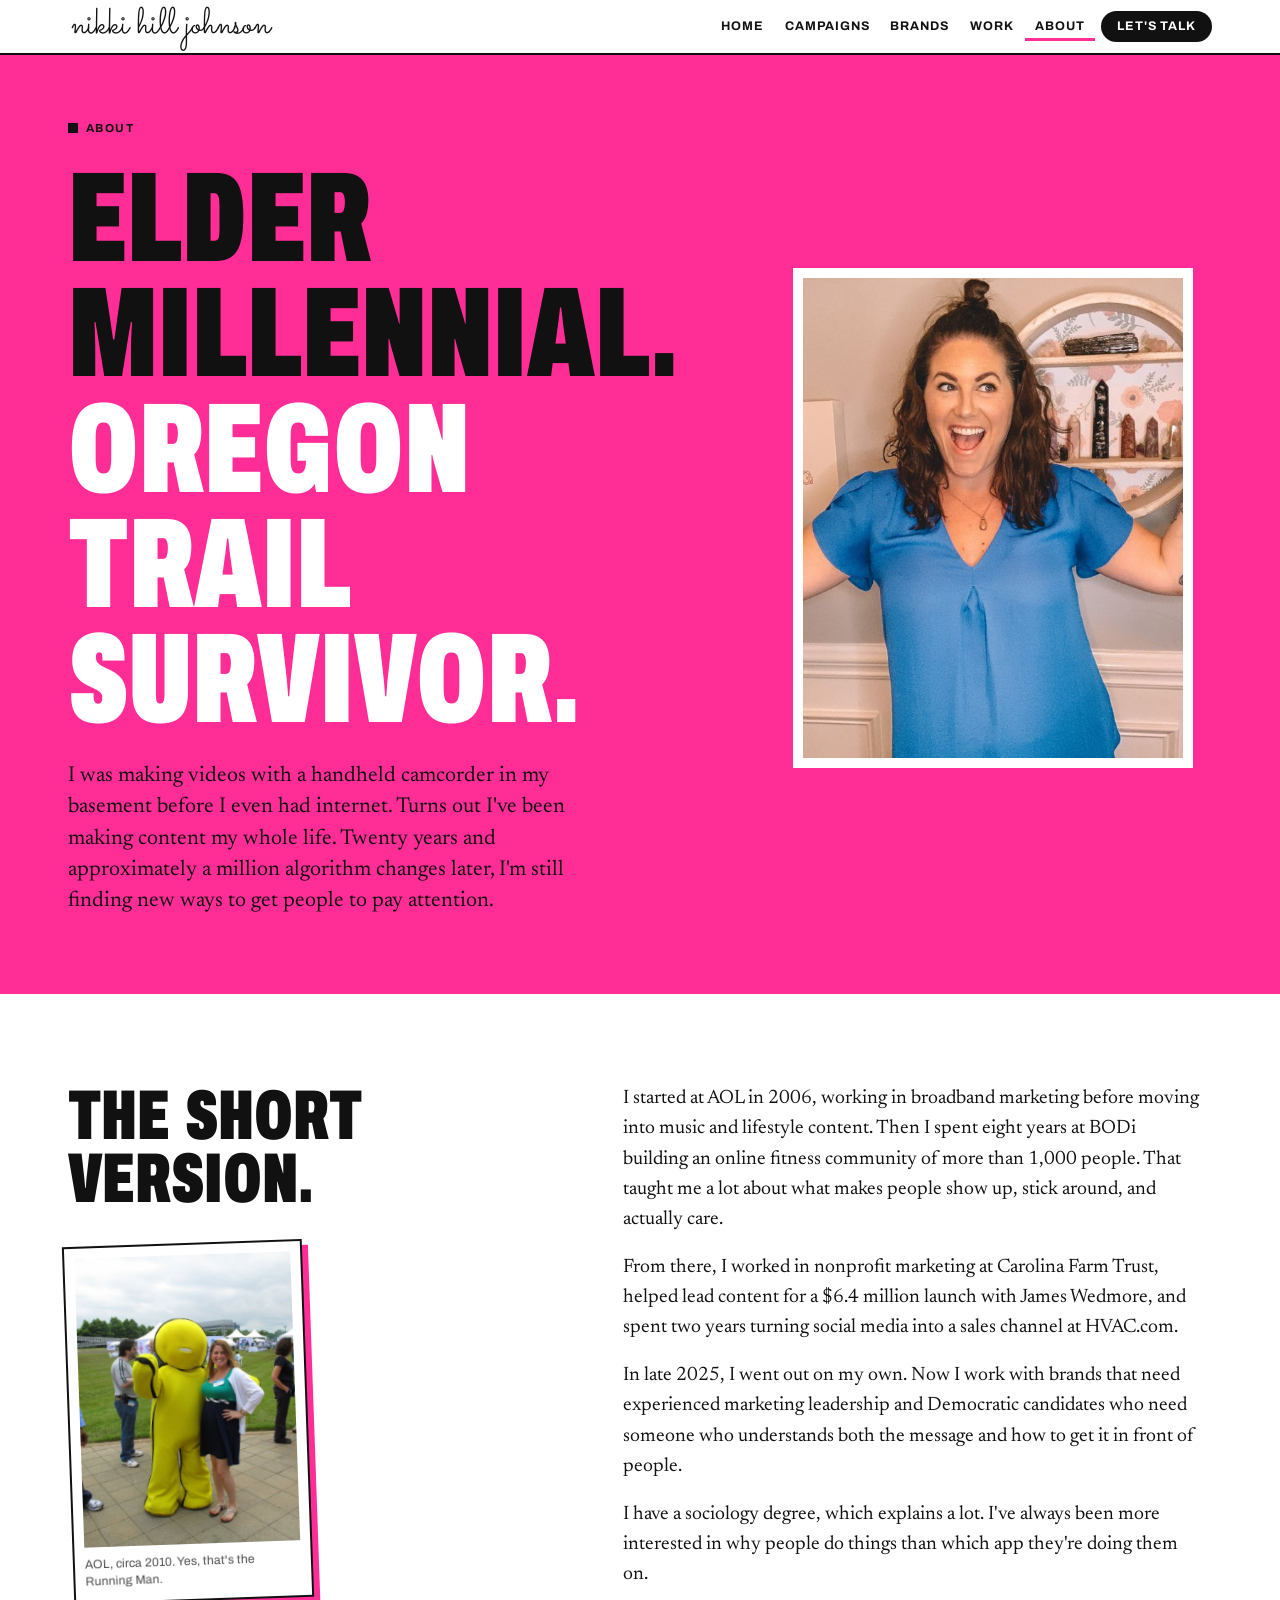
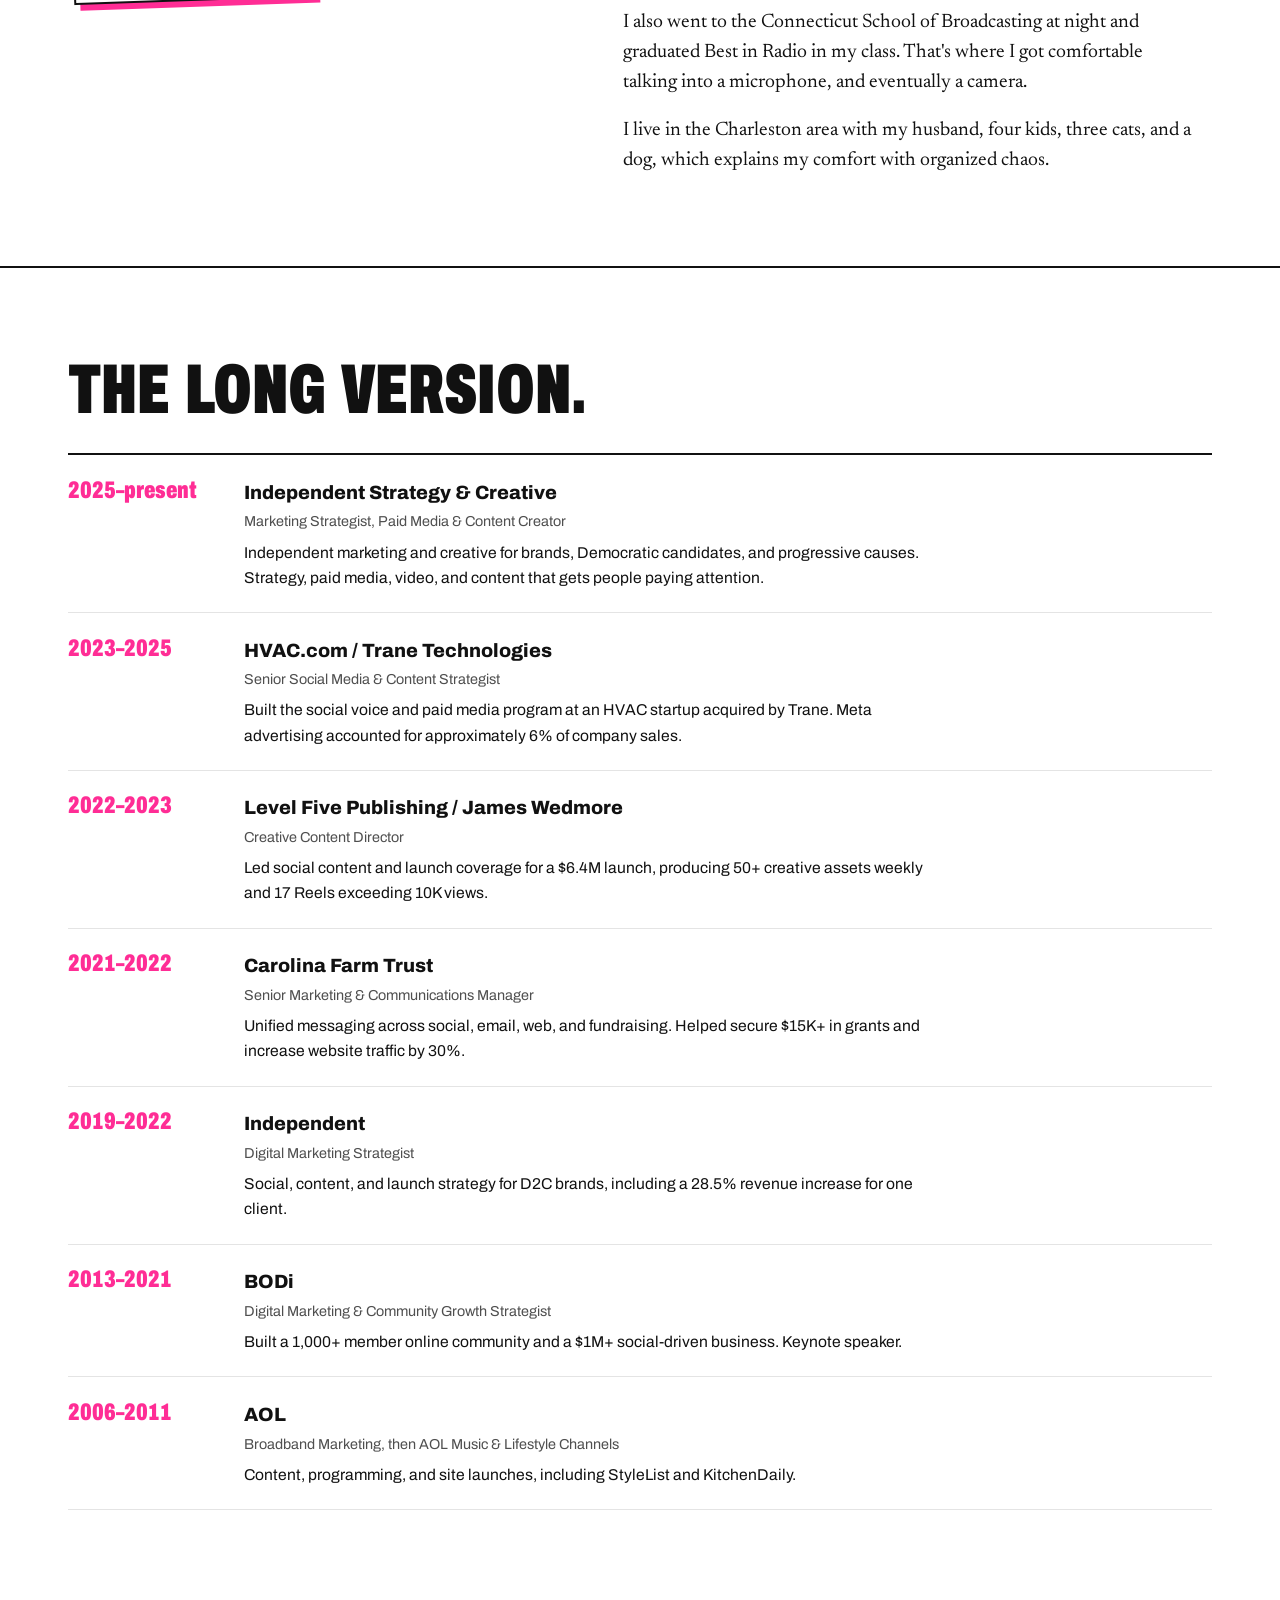
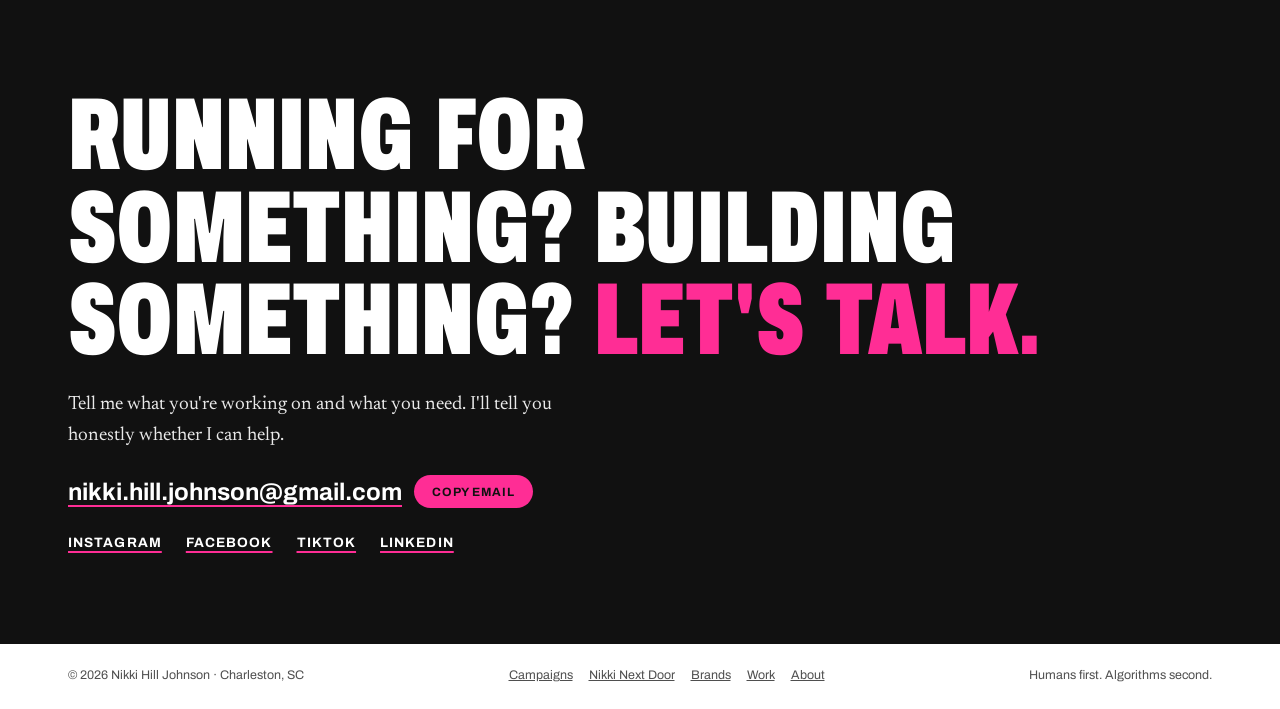
==== commit ab38e6c7: "Add broadcasting school to About page Co-Authored-By: Claude Opus 5.5 <noreply@anthropic.com> Claude" ====
--- a/about.html
+++ b/about.html
@@ -74,6 +74,7 @@
         <p>From there, I worked in nonprofit marketing at Carolina Farm Trust, helped lead content for a $6.4 million launch with James Wedmore, and spent two years turning social media into a sales channel at HVAC.com.</p>
         <p>In late 2025, I went out on my own. Now I work with brands that need experienced marketing leadership and Democratic candidates who need someone who understands both the message and how to get it in front of people.</p>
         <p>I have a sociology degree, which explains a lot. I've always been more interested in why people do things than which app they're doing them on.</p>
+        <p>I also went to the Connecticut School of Broadcasting at night and graduated Best in Radio in my class. That's where I got comfortable talking into a microphone, and eventually a camera.</p>
         <p>I live in the Charleston area with my husband, four kids, three cats, and a dog, which explains my comfort with organized chaos.</p>
       </div>
     </div>
--- a/styles.css
+++ b/styles.css
@@ -184,7 +184,7 @@
 .ba img{border:1px solid var(--line);width:100%}
 .ba figcaption{font-size:.72rem;font-weight:700;letter-spacing:.12em;text-transform:uppercase}
 .ground{font-family:var(--serif);font-size:1.15rem;padding-top:2.5rem}
-.logos{display:grid;grid-template-columns:repeat(3,1fr);gap:2rem 1.5rem;align-items:center;justify-items:center;margin-top:2rem;padding-top:1.5rem;border-top:2px solid var(--ink)}
+.logos{display:grid;grid-template-columns:repeat(3,1fr);gap:2rem 1.5rem;align-items:center;justify-items:center;margin-top:2rem}
 .logos img{height:clamp(3.5rem,8vw,5.5rem);width:100%;max-width:12rem;object-fit:contain;filter:grayscale(1) contrast(1.1)}
 @media (min-width:900px){.logos{grid-template-columns:repeat(6,1fr)}}
 .caselogo{height:4.5rem;width:auto;align-self:flex-start}
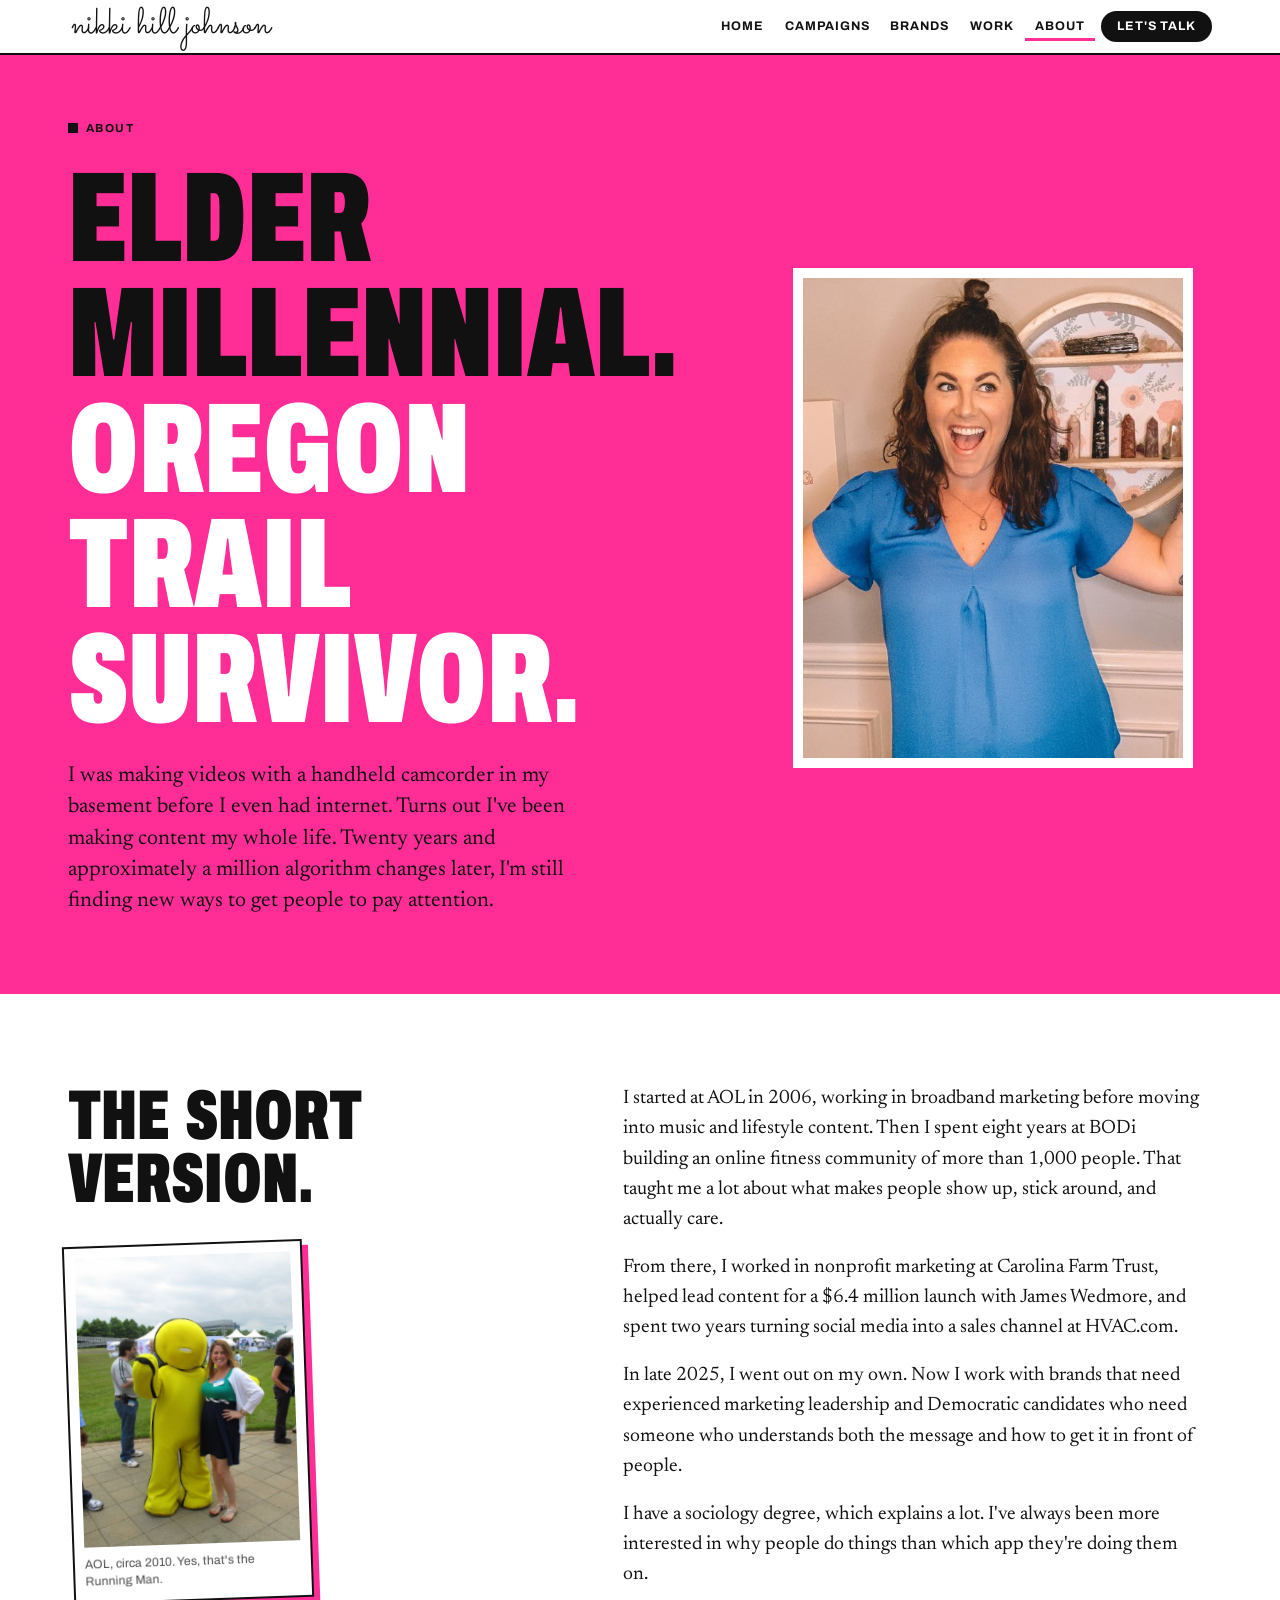
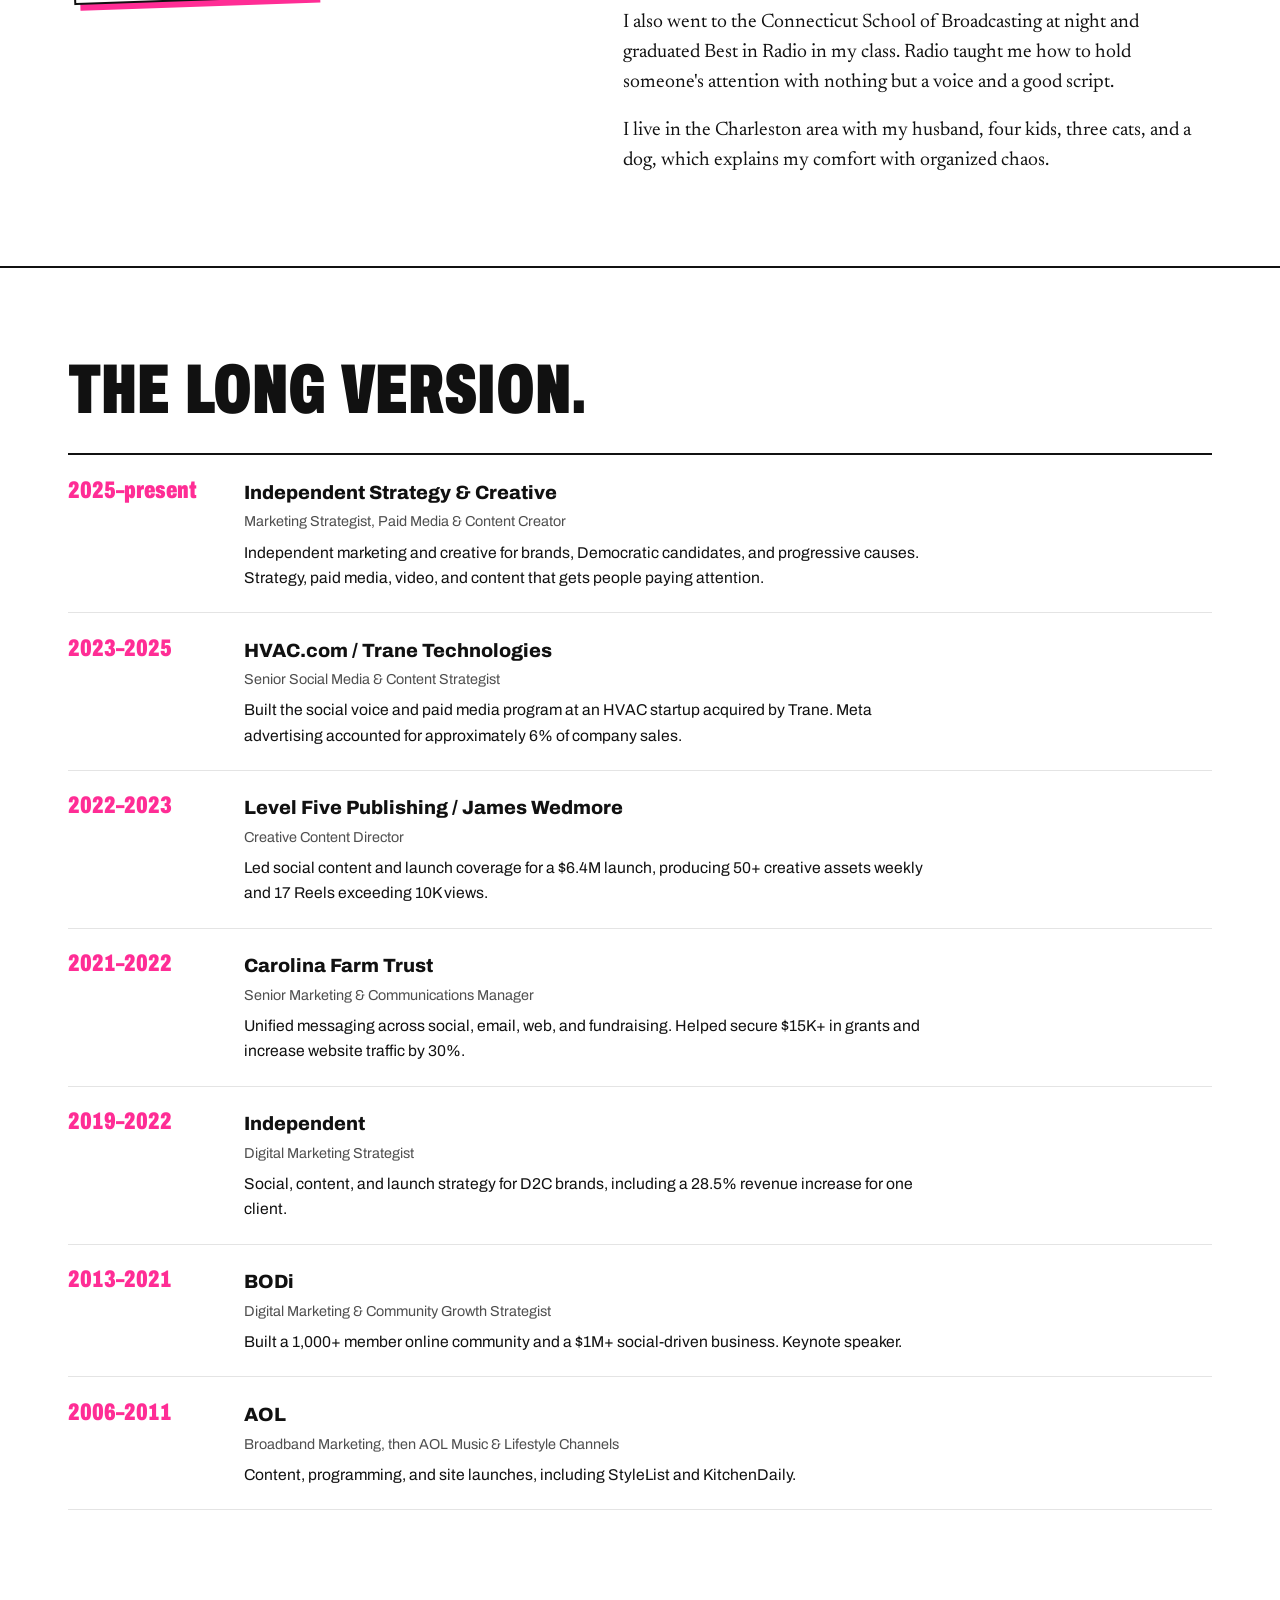
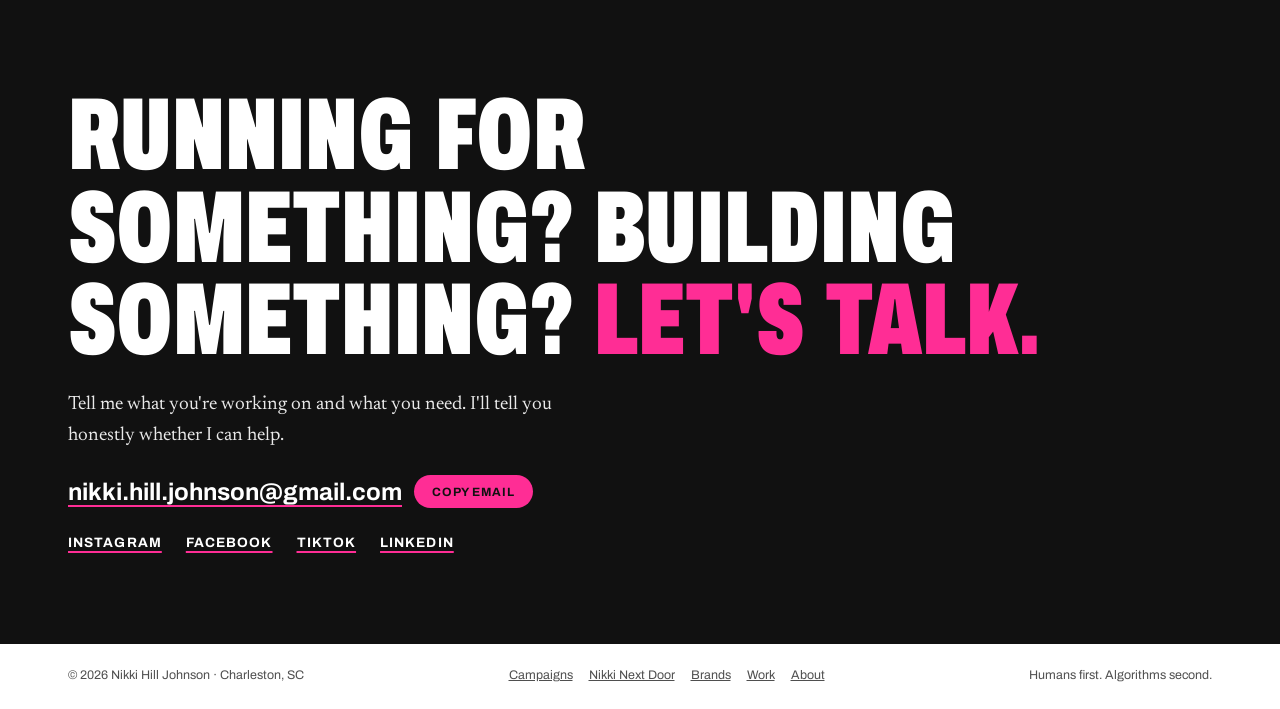
==== commit 63f712ab: "Reword broadcasting line on About page Co-Authored-By: Claude Opus 5.5 <noreply@anthropic.com> Claud" ====
--- a/about.html
+++ b/about.html
@@ -74,7 +74,7 @@
         <p>From there, I worked in nonprofit marketing at Carolina Farm Trust, helped lead content for a $6.4 million launch with James Wedmore, and spent two years turning social media into a sales channel at HVAC.com.</p>
         <p>In late 2025, I went out on my own. Now I work with brands that need experienced marketing leadership and Democratic candidates who need someone who understands both the message and how to get it in front of people.</p>
         <p>I have a sociology degree, which explains a lot. I've always been more interested in why people do things than which app they're doing them on.</p>
-        <p>I also went to the Connecticut School of Broadcasting at night and graduated Best in Radio in my class. That's where I got comfortable talking into a microphone, and eventually a camera.</p>
+        <p>I also went to the Connecticut School of Broadcasting at night and graduated Best in Radio in my class. Radio taught me how to hold someone's attention with nothing but a voice and a good script.</p>
         <p>I live in the Charleston area with my husband, four kids, three cats, and a dog, which explains my comfort with organized chaos.</p>
       </div>
     </div>
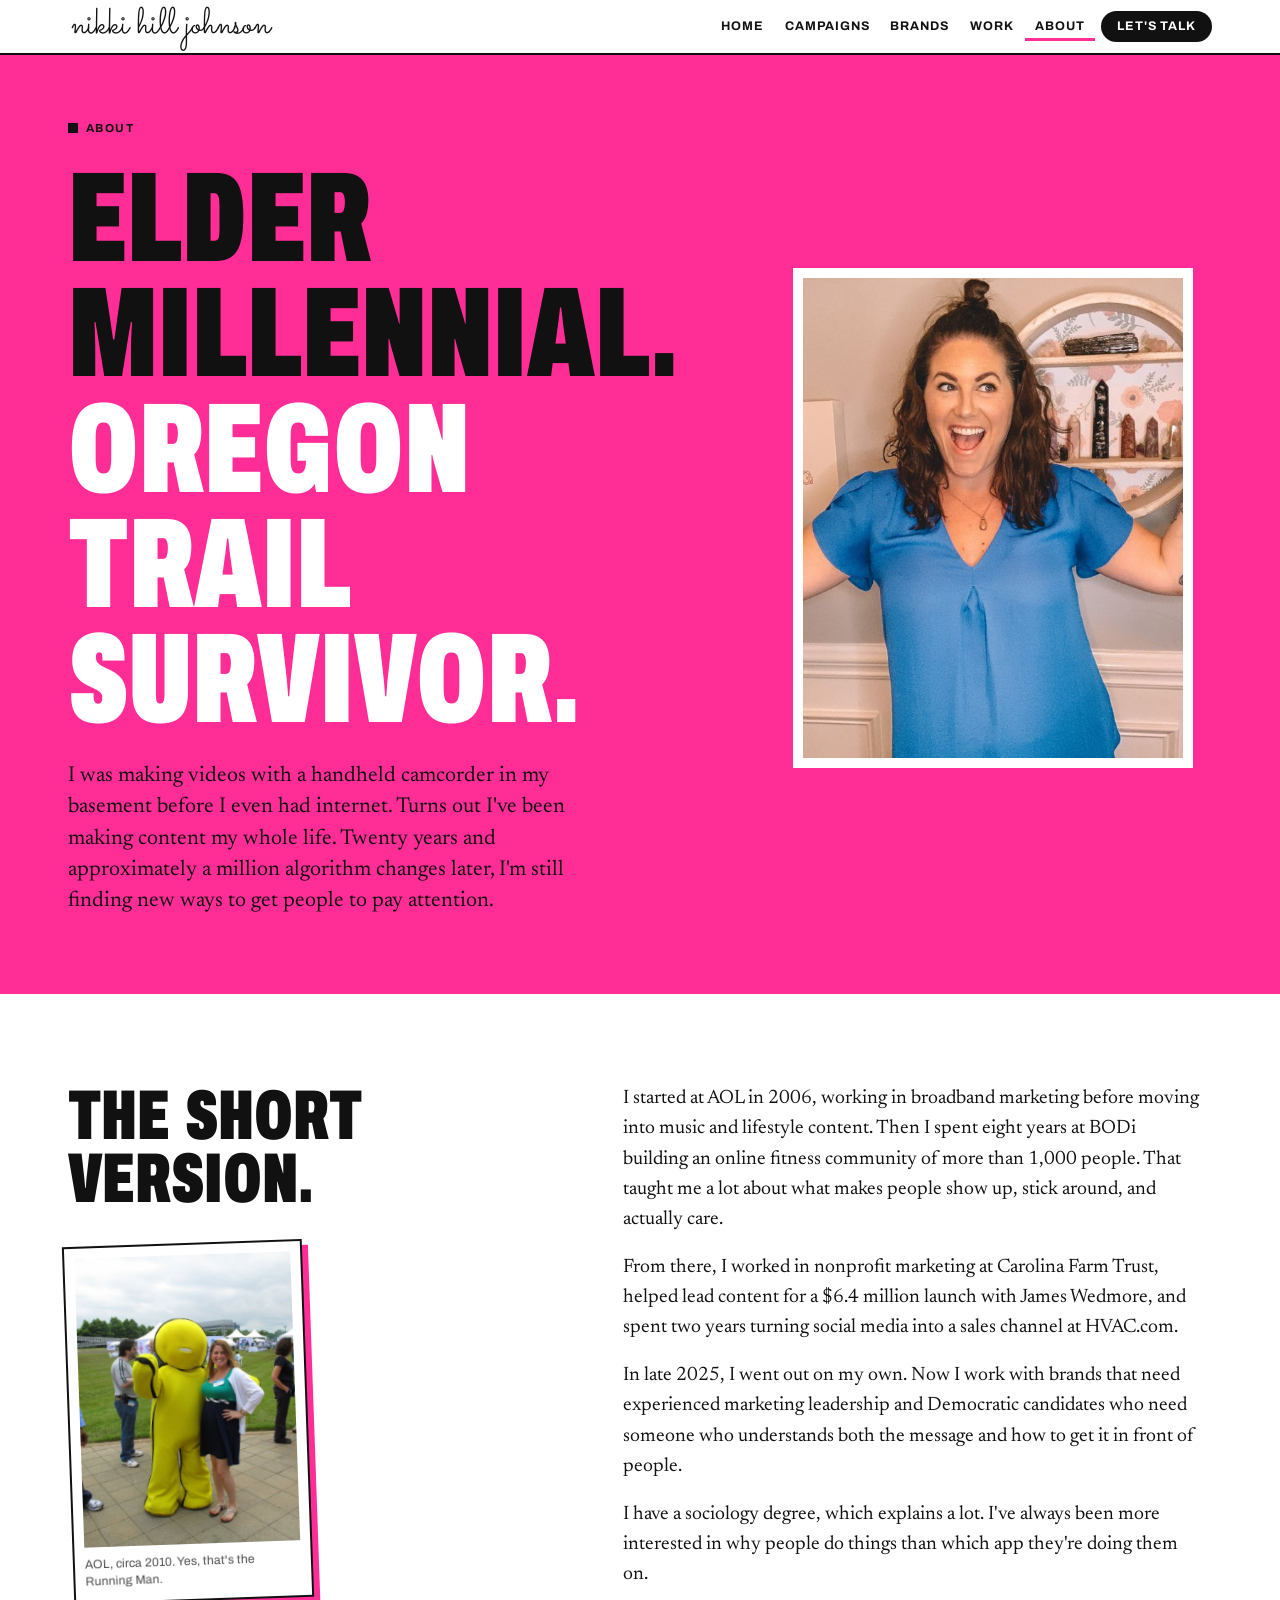
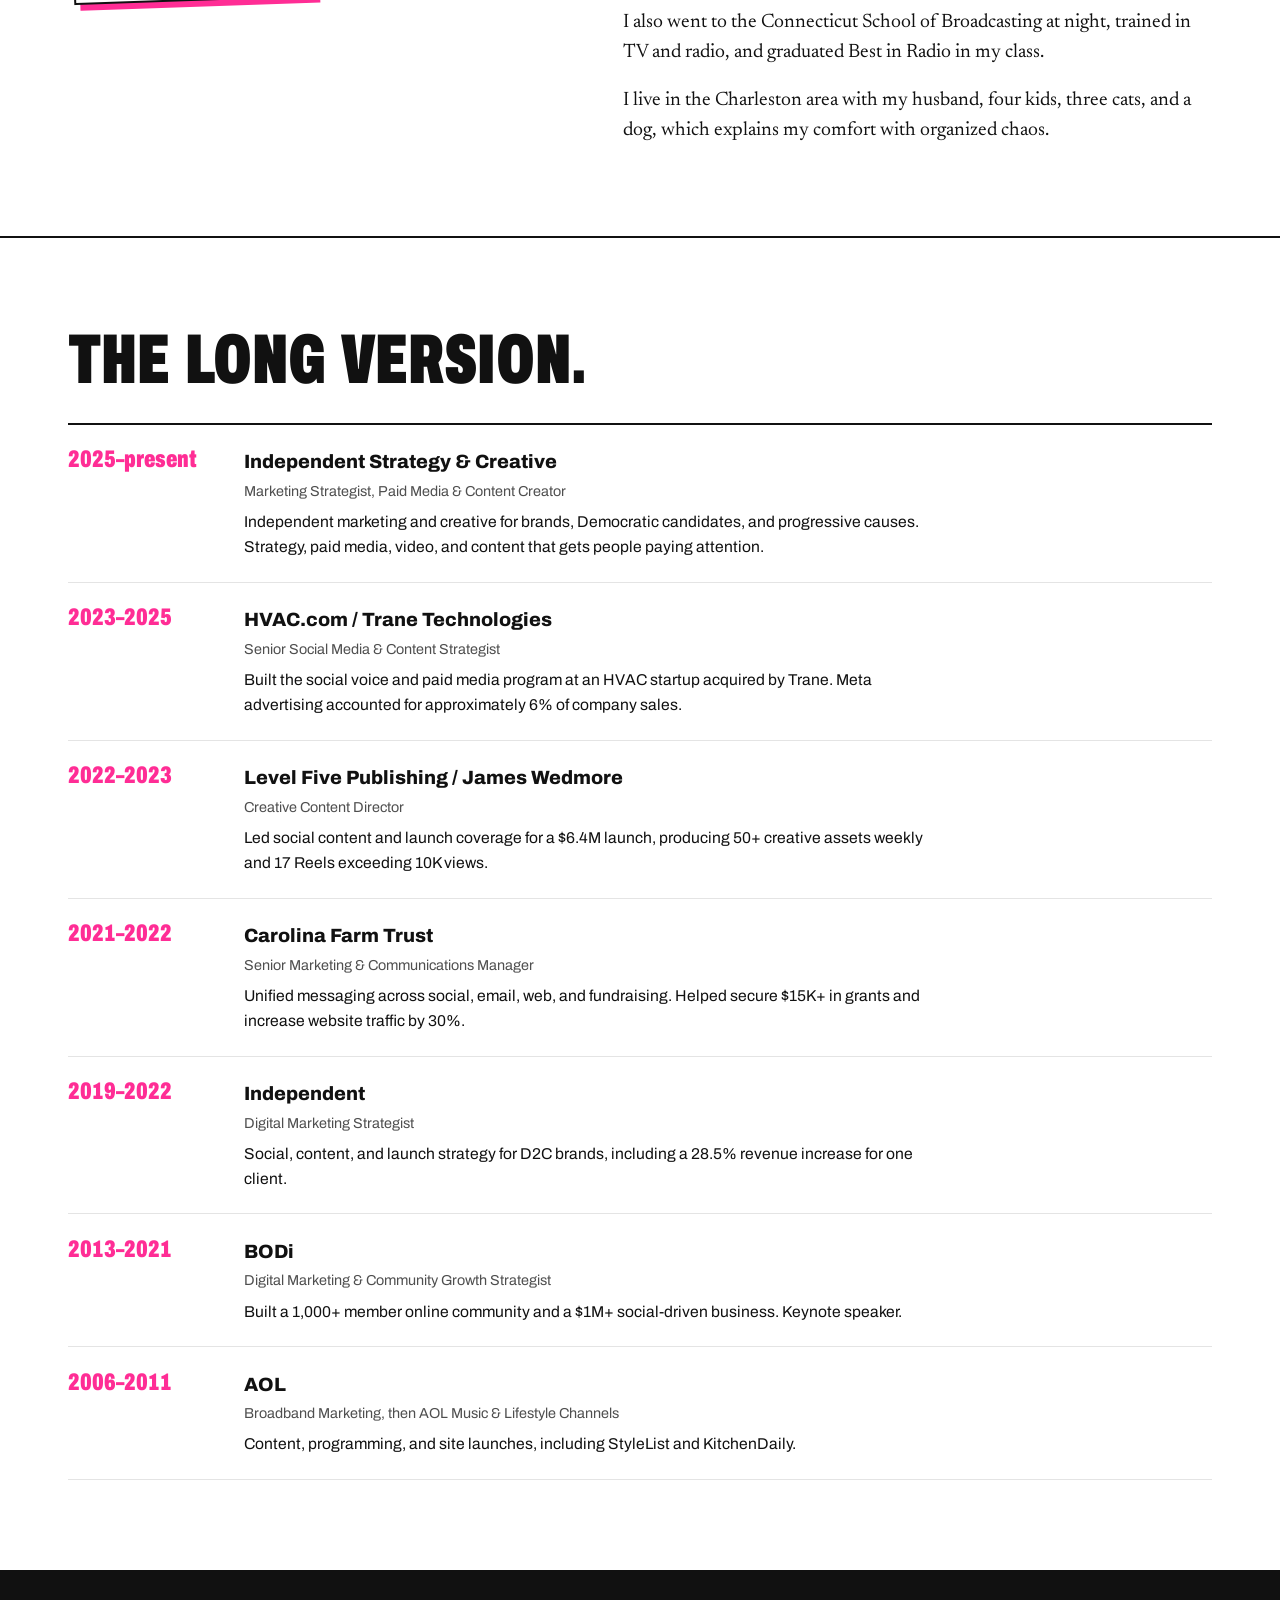
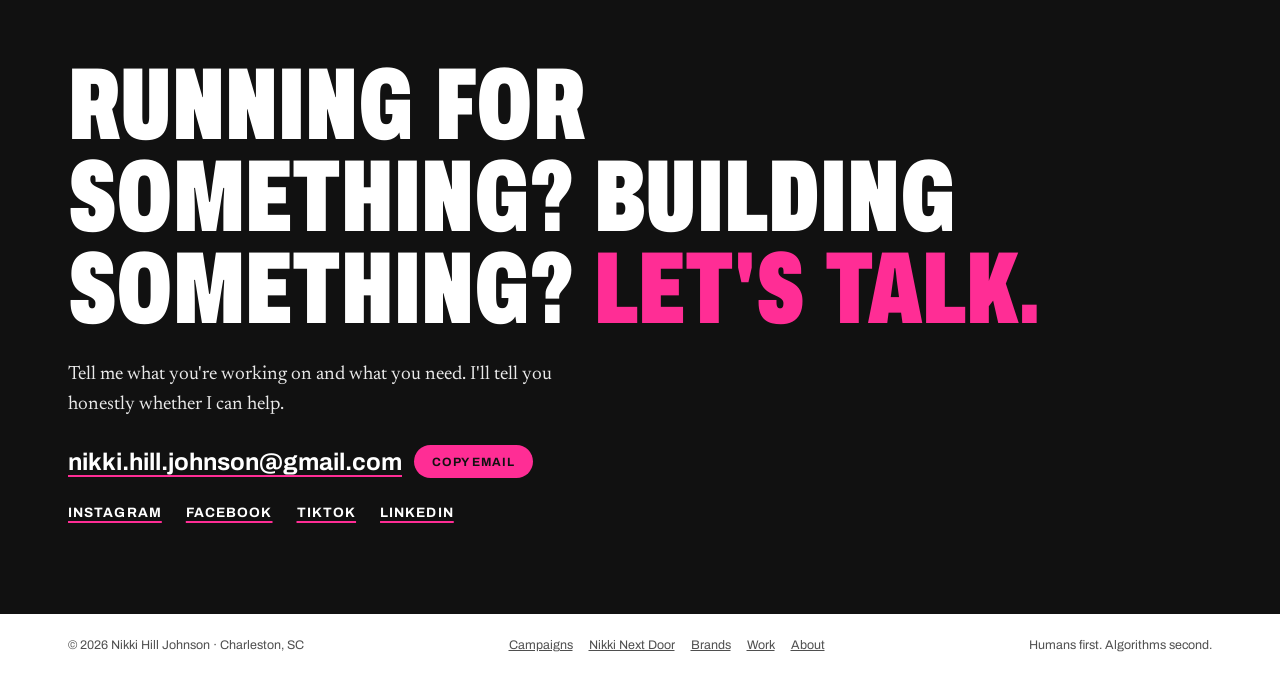
==== commit 48a23fed: "Simplify broadcasting line on About page Co-Authored-By: Claude Opus 5.5 <noreply@anthropic.com> Cla" ====
--- a/about.html
+++ b/about.html
@@ -74,7 +74,7 @@
         <p>From there, I worked in nonprofit marketing at Carolina Farm Trust, helped lead content for a $6.4 million launch with James Wedmore, and spent two years turning social media into a sales channel at HVAC.com.</p>
         <p>In late 2025, I went out on my own. Now I work with brands that need experienced marketing leadership and Democratic candidates who need someone who understands both the message and how to get it in front of people.</p>
         <p>I have a sociology degree, which explains a lot. I've always been more interested in why people do things than which app they're doing them on.</p>
-        <p>I also went to the Connecticut School of Broadcasting at night and graduated Best in Radio in my class. Radio taught me how to hold someone's attention with nothing but a voice and a good script.</p>
+        <p>I also went to the Connecticut School of Broadcasting at night, trained in TV and radio, and graduated Best in Radio in my class.</p>
         <p>I live in the Charleston area with my husband, four kids, three cats, and a dog, which explains my comfort with organized chaos.</p>
       </div>
     </div>
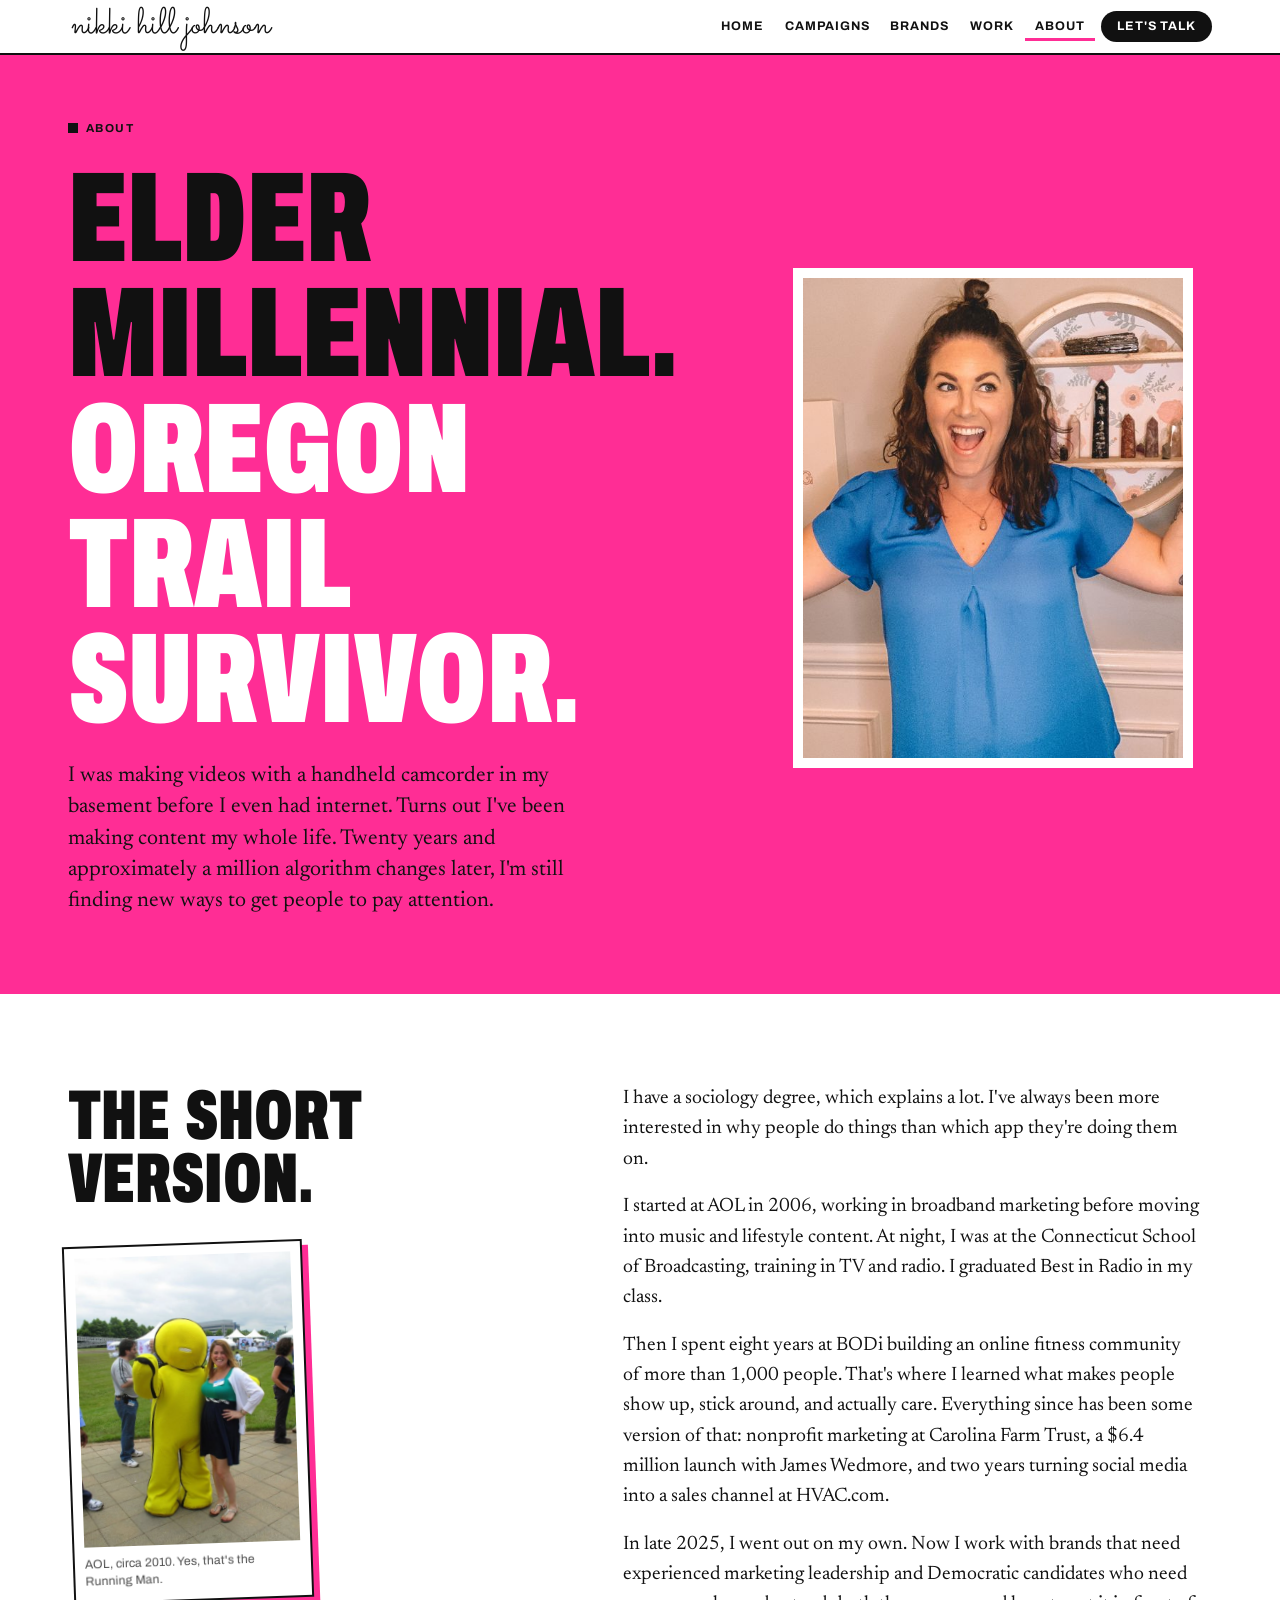
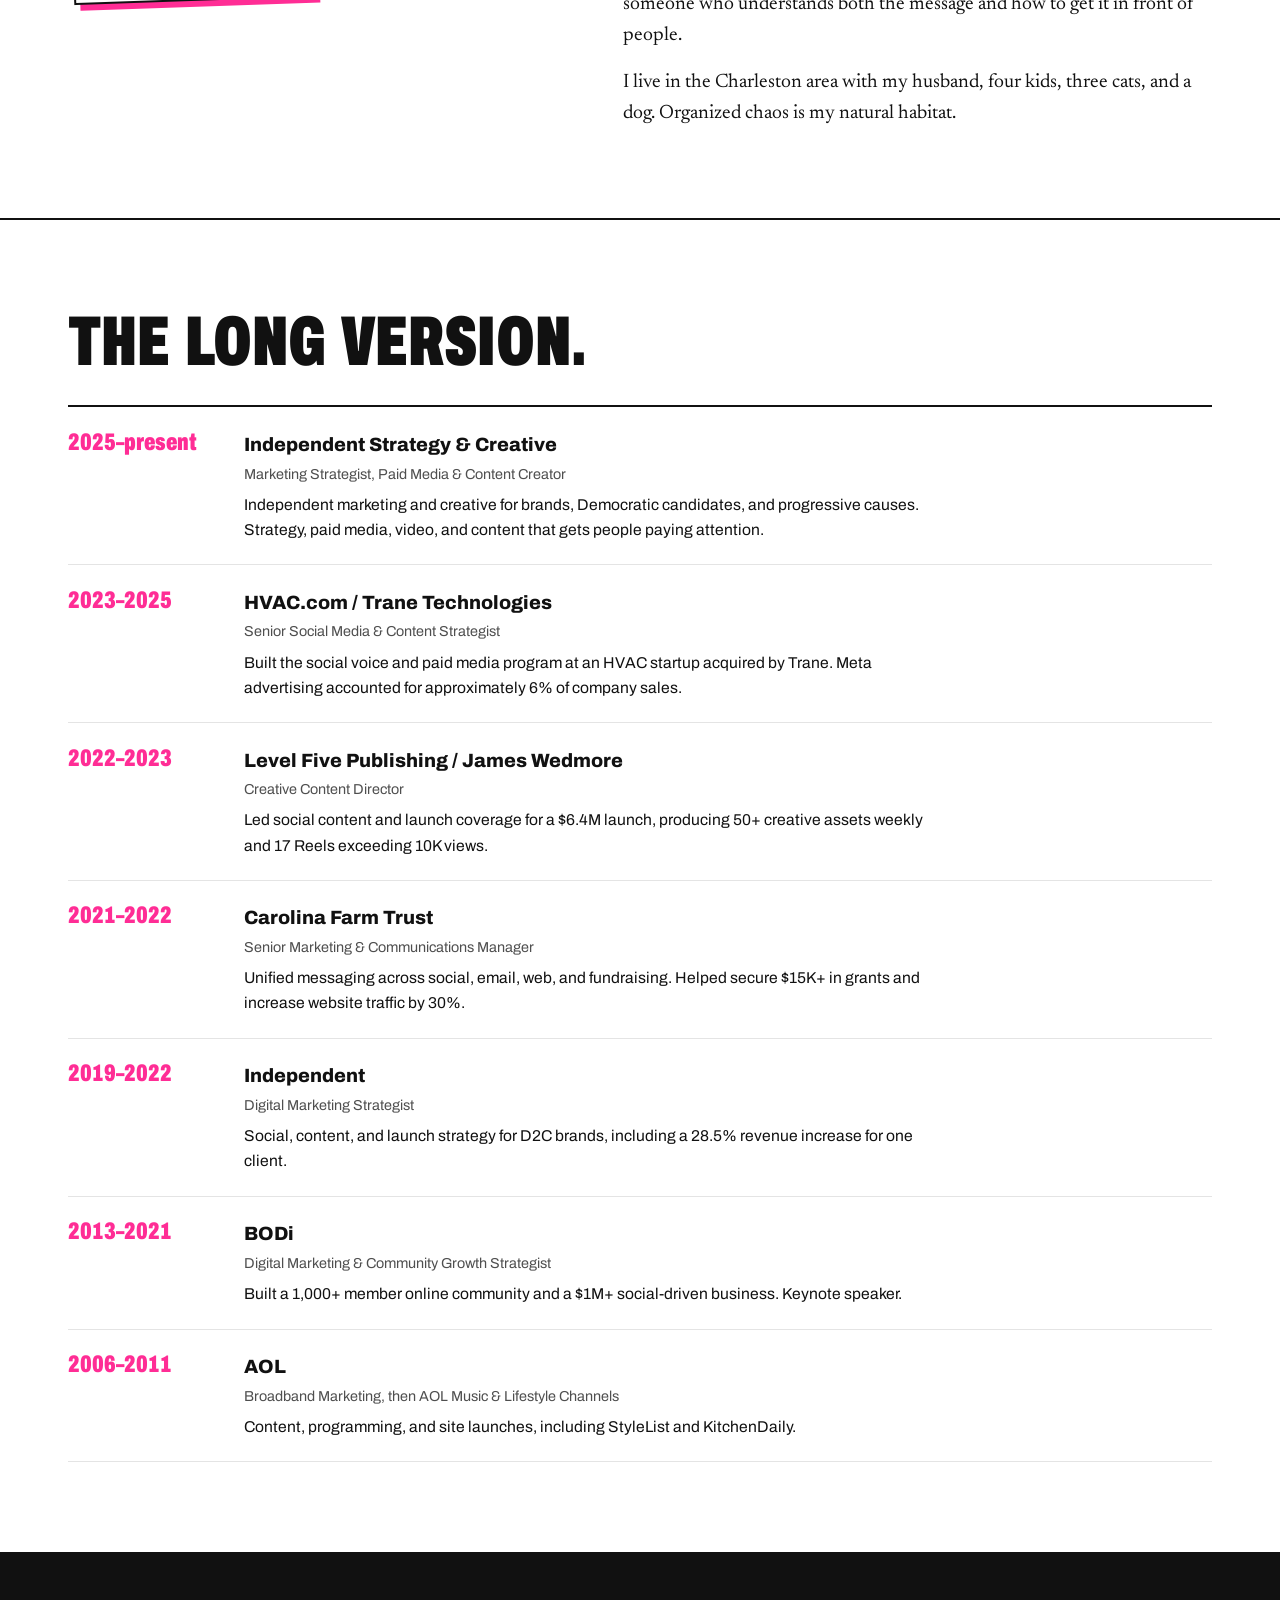
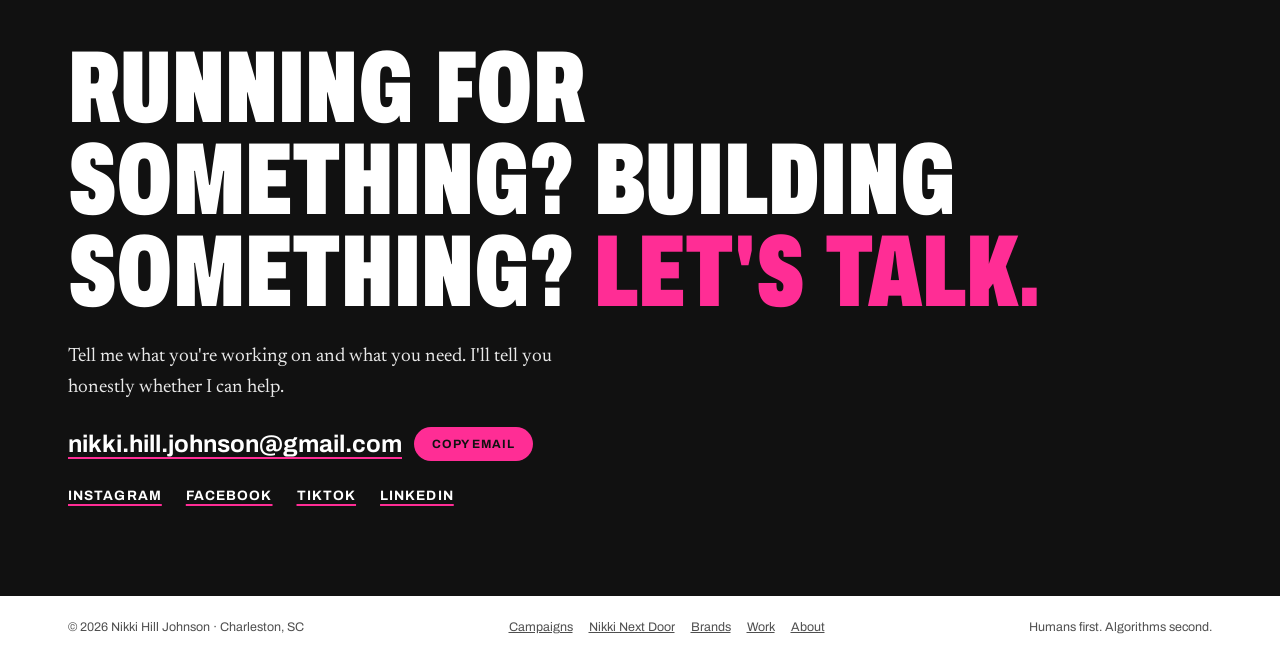
==== commit e2b77581: "Rework About page story into a narrative Co-Authored-By: Claude Opus 5.5 <noreply@anthropic.com> Cla" ====
--- a/about.html
+++ b/about.html
@@ -70,12 +70,11 @@
         </figure>
       </div>
       <div class="reading">
-        <p>I started at AOL in 2006, working in broadband marketing before moving into music and lifestyle content. Then I spent eight years at BODi building an online fitness community of more than 1,000 people. That taught me a lot about what makes people show up, stick around, and actually care.</p>
-        <p>From there, I worked in nonprofit marketing at Carolina Farm Trust, helped lead content for a $6.4 million launch with James Wedmore, and spent two years turning social media into a sales channel at HVAC.com.</p>
+        <p>I have a sociology degree, which explains a lot. I've always been more interested in why people do things than which app they're doing them on.</p>
+        <p>I started at AOL in 2006, working in broadband marketing before moving into music and lifestyle content. At night, I was at the Connecticut School of Broadcasting, training in TV and radio. I graduated Best in Radio in my class.</p>
+        <p>Then I spent eight years at BODi building an online fitness community of more than 1,000 people. That's where I learned what makes people show up, stick around, and actually care. Everything since has been some version of that: nonprofit marketing at Carolina Farm Trust, a $6.4 million launch with James Wedmore, and two years turning social media into a sales channel at HVAC.com.</p>
         <p>In late 2025, I went out on my own. Now I work with brands that need experienced marketing leadership and Democratic candidates who need someone who understands both the message and how to get it in front of people.</p>
-        <p>I have a sociology degree, which explains a lot. I've always been more interested in why people do things than which app they're doing them on.</p>
-        <p>I also went to the Connecticut School of Broadcasting at night, trained in TV and radio, and graduated Best in Radio in my class.</p>
-        <p>I live in the Charleston area with my husband, four kids, three cats, and a dog, which explains my comfort with organized chaos.</p>
+        <p>I live in the Charleston area with my husband, four kids, three cats, and a dog. Organized chaos is my natural habitat.</p>
       </div>
     </div>
   </section>
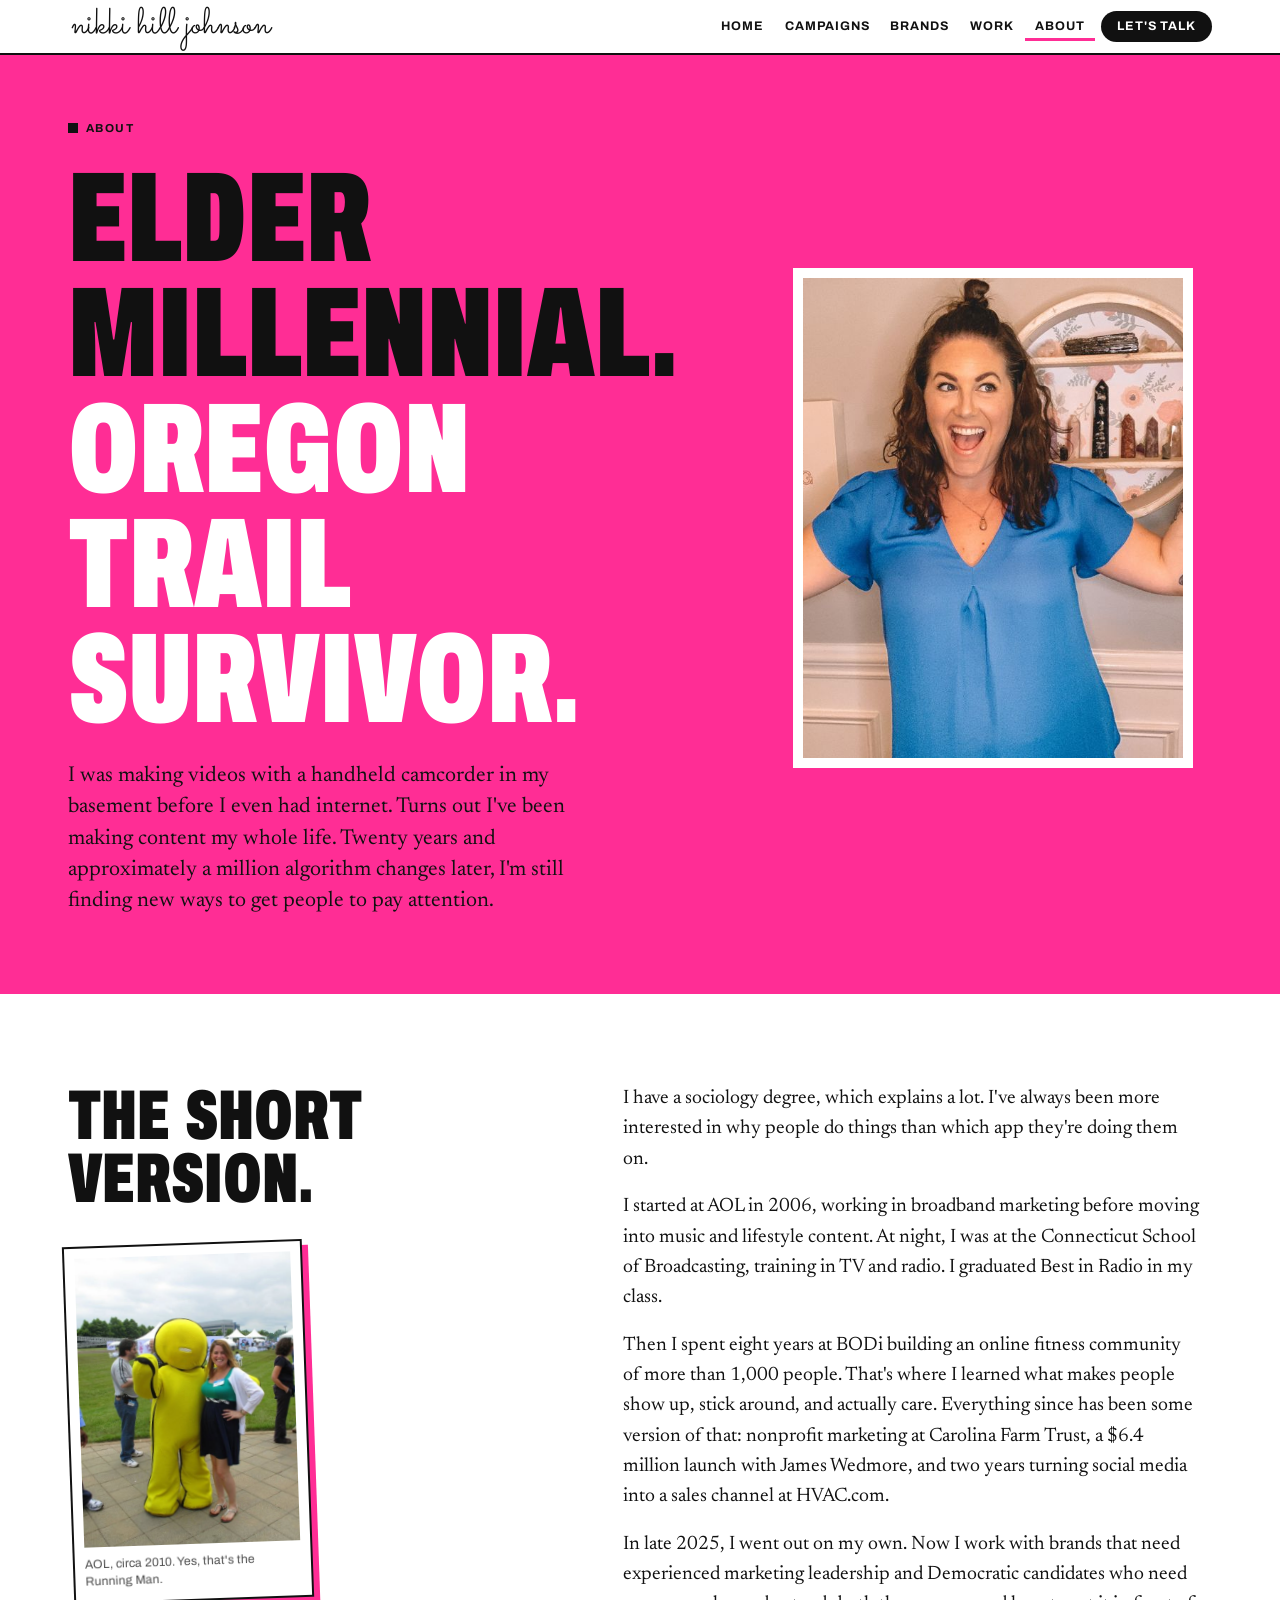
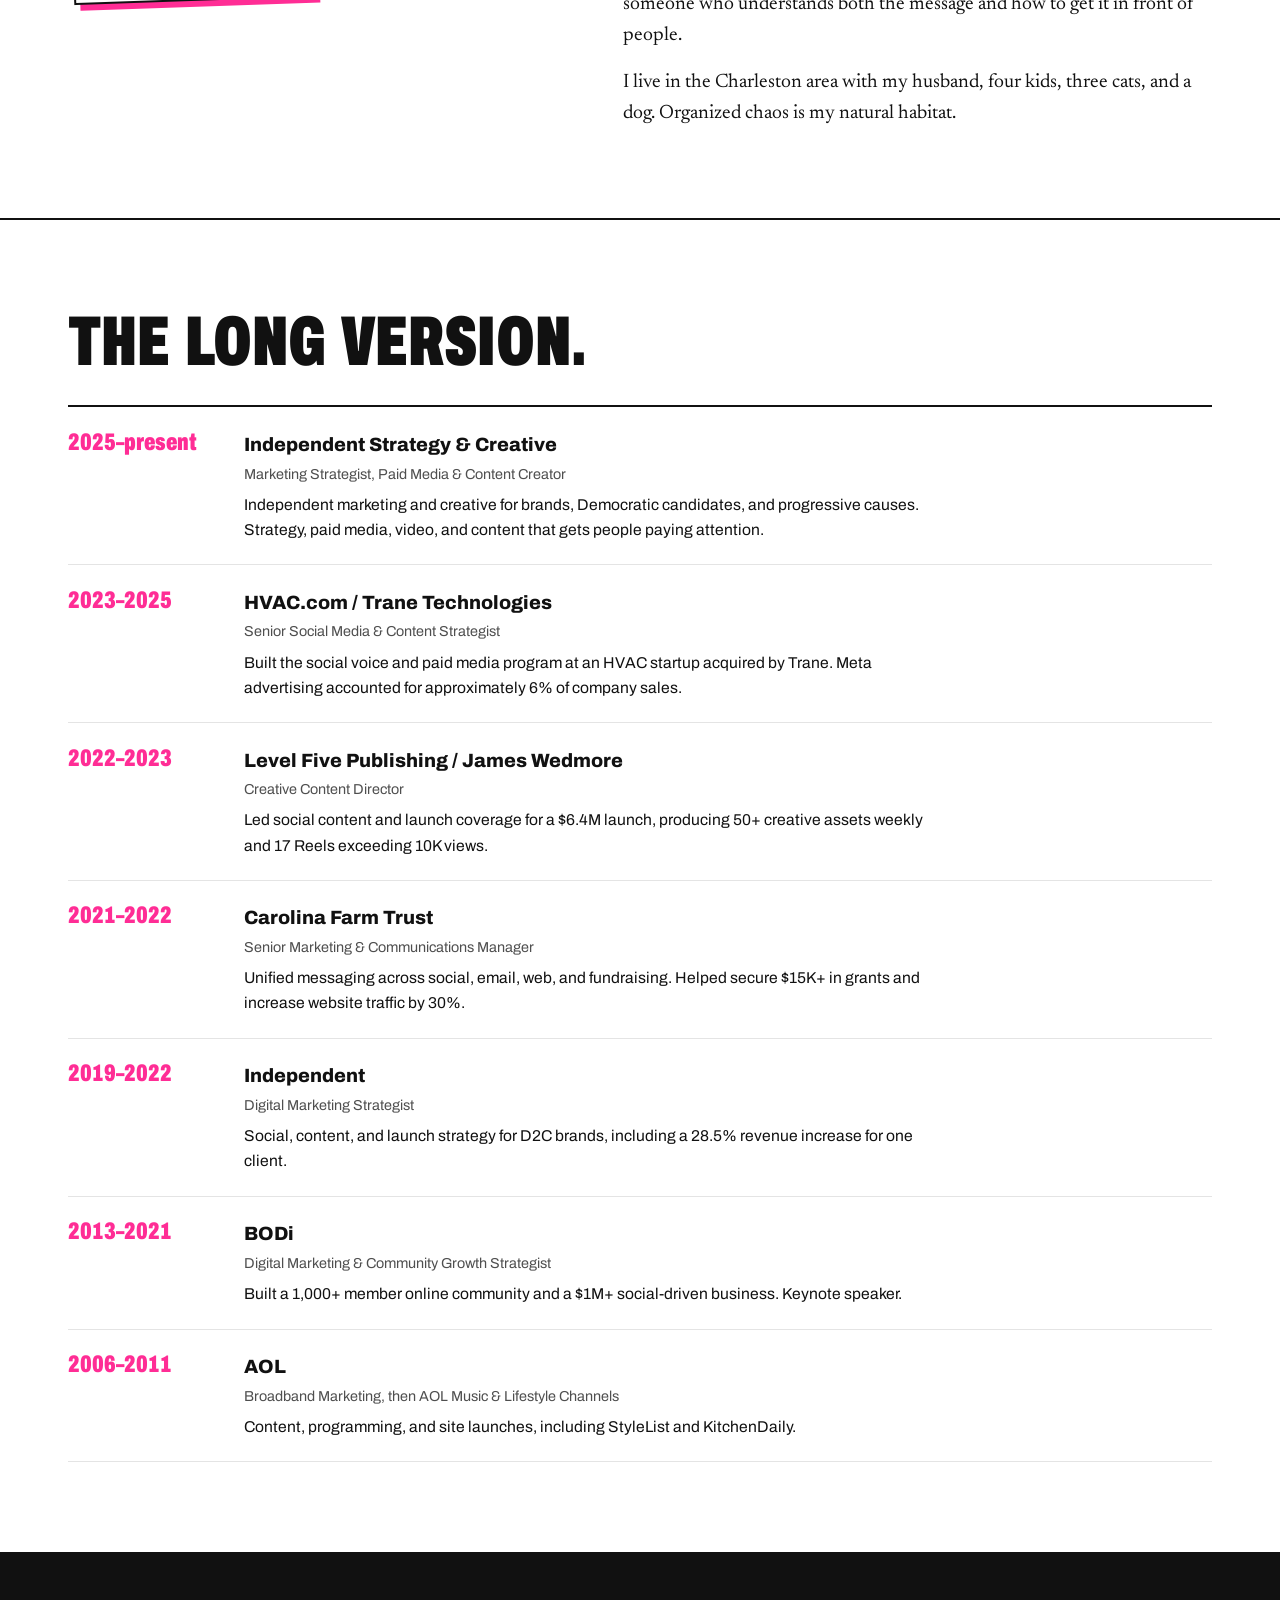
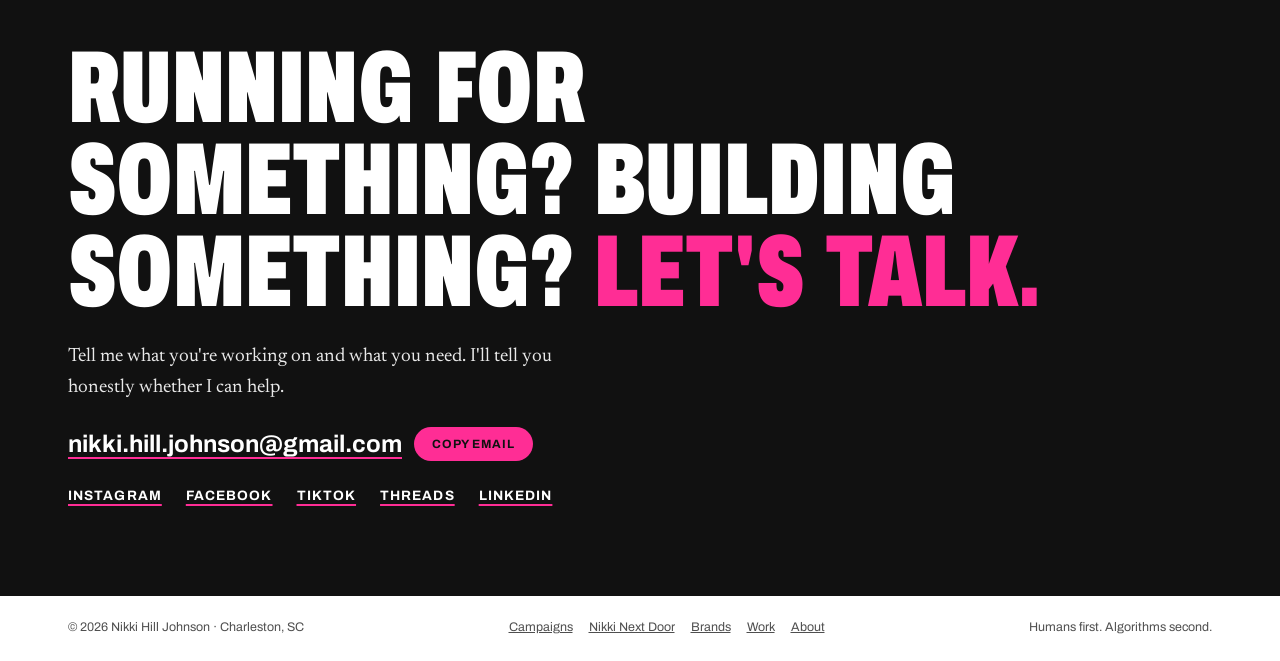
==== commit 988a7b84: "Add Threads and Facebook stats to Nikki Next Door; add Threads link sitewide Co-Authored-By: Claude " ====
--- a/about.html
+++ b/about.html
@@ -25,7 +25,7 @@
 <link rel="preconnect" href="https://fonts.gstatic.com" crossorigin>
 <link rel="stylesheet" href="https://fonts.googleapis.com/css2?family=Archivo:wdth,wght@62..125,400..900&family=Newsreader:ital,opsz,wght@0,6..72,400;1,6..72,400&family=Sacramento&display=swap">
 <link rel="stylesheet" href="/styles.css?v=20261109b">
-<script type="application/ld+json">{"@context": "https://schema.org", "@graph": [{"@type": "Person", "@id": "https://nikkihilljohnson.com/#nikki", "name": "Nikki Hill Johnson", "alternateName": "Nikki Next Door", "url": "https://nikkihilljohnson.com/", "image": "https://nikkihilljohnson.com/media/camera.jpg", "email": "mailto:nikki.hill.johnson@gmail.com", "jobTitle": "Digital Marketing Strategist", "description": "Charleston, SC digital strategist running social, paid media and creative for Democratic candidates, progressive causes and brands. Creator of Nikki Next Door.", "address": {"@type": "PostalAddress", "addressLocality": "Charleston", "addressRegion": "SC", "addressCountry": "US"}, "homeLocation": {"@type": "Place", "name": "Charleston, South Carolina"}, "knowsAbout": ["Social media strategy", "Paid social advertising", "Meta ads", "Political campaigns", "Content strategy", "Short-form video", "South Carolina politics", "Creator partnerships", "Influencer marketing"], "sameAs": ["https://instagram.com/nikkihilljohnson", "https://www.threads.net/@nikkihilljohnson", "https://www.tiktok.com/@nikkinextdoorsc", "https://www.facebook.com/nikkinextdoorsc", "https://www.linkedin.com/in/nikkihilljohnson/"]}, {"@type": "WebSite", "@id": "https://nikkihilljohnson.com/#site", "url": "https://nikkihilljohnson.com/", "name": "Nikki Hill Johnson", "publisher": {"@id": "https://nikkihilljohnson.com/#nikki"}}, {"@type": "ProfilePage", "@id": "https://nikkihilljohnson.com/about#page", "url": "https://nikkihilljohnson.com/about", "name": "About Nikki Hill Johnson | Charleston, SC Marketing Strategist", "description": "From AOL in 2006 to BODi, HVAC.com and independent work for brands and Democratic candidates. 15+ years in digital marketing, based in the Charleston area.", "isPartOf": {"@id": "https://nikkihilljohnson.com/#site"}, "mainEntity": {"@id": "https://nikkihilljohnson.com/#nikki"}, "about": {"@id": "https://nikkihilljohnson.com/#nikki"}}]}</script>
+<script type="application/ld+json">{"@context": "https://schema.org", "@graph": [{"@type": "Person", "@id": "https://nikkihilljohnson.com/#nikki", "name": "Nikki Hill Johnson", "alternateName": "Nikki Next Door", "url": "https://nikkihilljohnson.com/", "image": "https://nikkihilljohnson.com/media/camera.jpg", "email": "mailto:nikki.hill.johnson@gmail.com", "jobTitle": "Digital Marketing Strategist", "description": "Charleston, SC digital strategist running social, paid media and creative for Democratic candidates, progressive causes and brands. Creator of Nikki Next Door.", "address": {"@type": "PostalAddress", "addressLocality": "Charleston", "addressRegion": "SC", "addressCountry": "US"}, "homeLocation": {"@type": "Place", "name": "Charleston, South Carolina"}, "knowsAbout": ["Social media strategy", "Paid social advertising", "Meta ads", "Political campaigns", "Content strategy", "Short-form video", "South Carolina politics", "Creator partnerships", "Influencer marketing"], "sameAs": ["https://instagram.com/nikkihilljohnson", "https://www.threads.com/@nikkihilljohnson", "https://www.tiktok.com/@nikkinextdoorsc", "https://www.facebook.com/nikkinextdoorsc", "https://www.linkedin.com/in/nikkihilljohnson/"]}, {"@type": "WebSite", "@id": "https://nikkihilljohnson.com/#site", "url": "https://nikkihilljohnson.com/", "name": "Nikki Hill Johnson", "publisher": {"@id": "https://nikkihilljohnson.com/#nikki"}}, {"@type": "ProfilePage", "@id": "https://nikkihilljohnson.com/about#page", "url": "https://nikkihilljohnson.com/about", "name": "About Nikki Hill Johnson | Charleston, SC Marketing Strategist", "description": "From AOL in 2006 to BODi, HVAC.com and independent work for brands and Democratic candidates. 15+ years in digital marketing, based in the Charleston area.", "isPartOf": {"@id": "https://nikkihilljohnson.com/#site"}, "mainEntity": {"@id": "https://nikkihilljohnson.com/#nikki"}, "about": {"@id": "https://nikkihilljohnson.com/#nikki"}}]}</script>
 <script>document.documentElement.classList.add("js")</script>
 </head>
 <body data-page="about">
@@ -107,6 +107,7 @@
       <a href="https://instagram.com/nikkihilljohnson" target="_blank" rel="noopener">Instagram</a>
       <a href="https://www.facebook.com/nikkinextdoorsc" target="_blank" rel="noopener">Facebook</a>
       <a href="https://www.tiktok.com/@nikkinextdoorsc" target="_blank" rel="noopener">TikTok</a>
+      <a href="https://www.threads.com/@nikkihilljohnson" target="_blank" rel="noopener">Threads</a>
       <a href="https://www.linkedin.com/in/nikkihilljohnson/" target="_blank" rel="noopener">LinkedIn</a>
     </div>
   </div>
